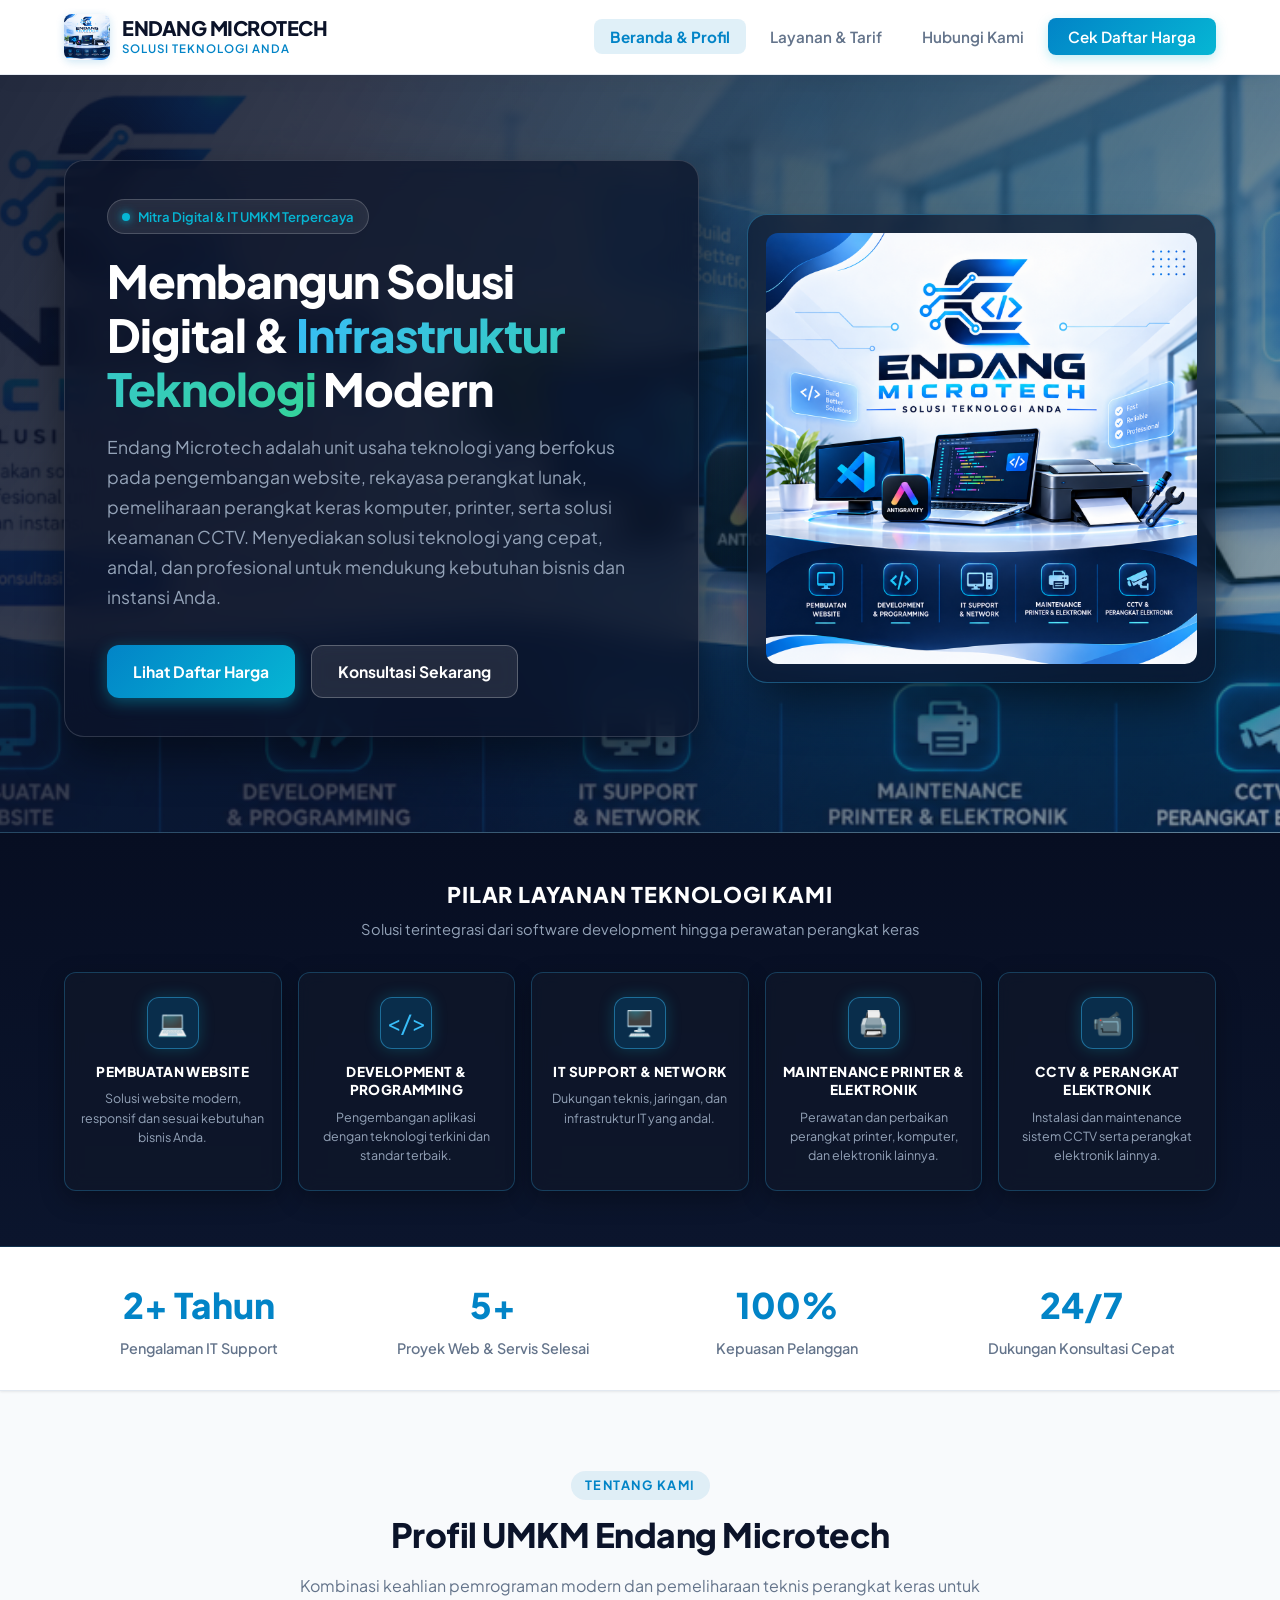
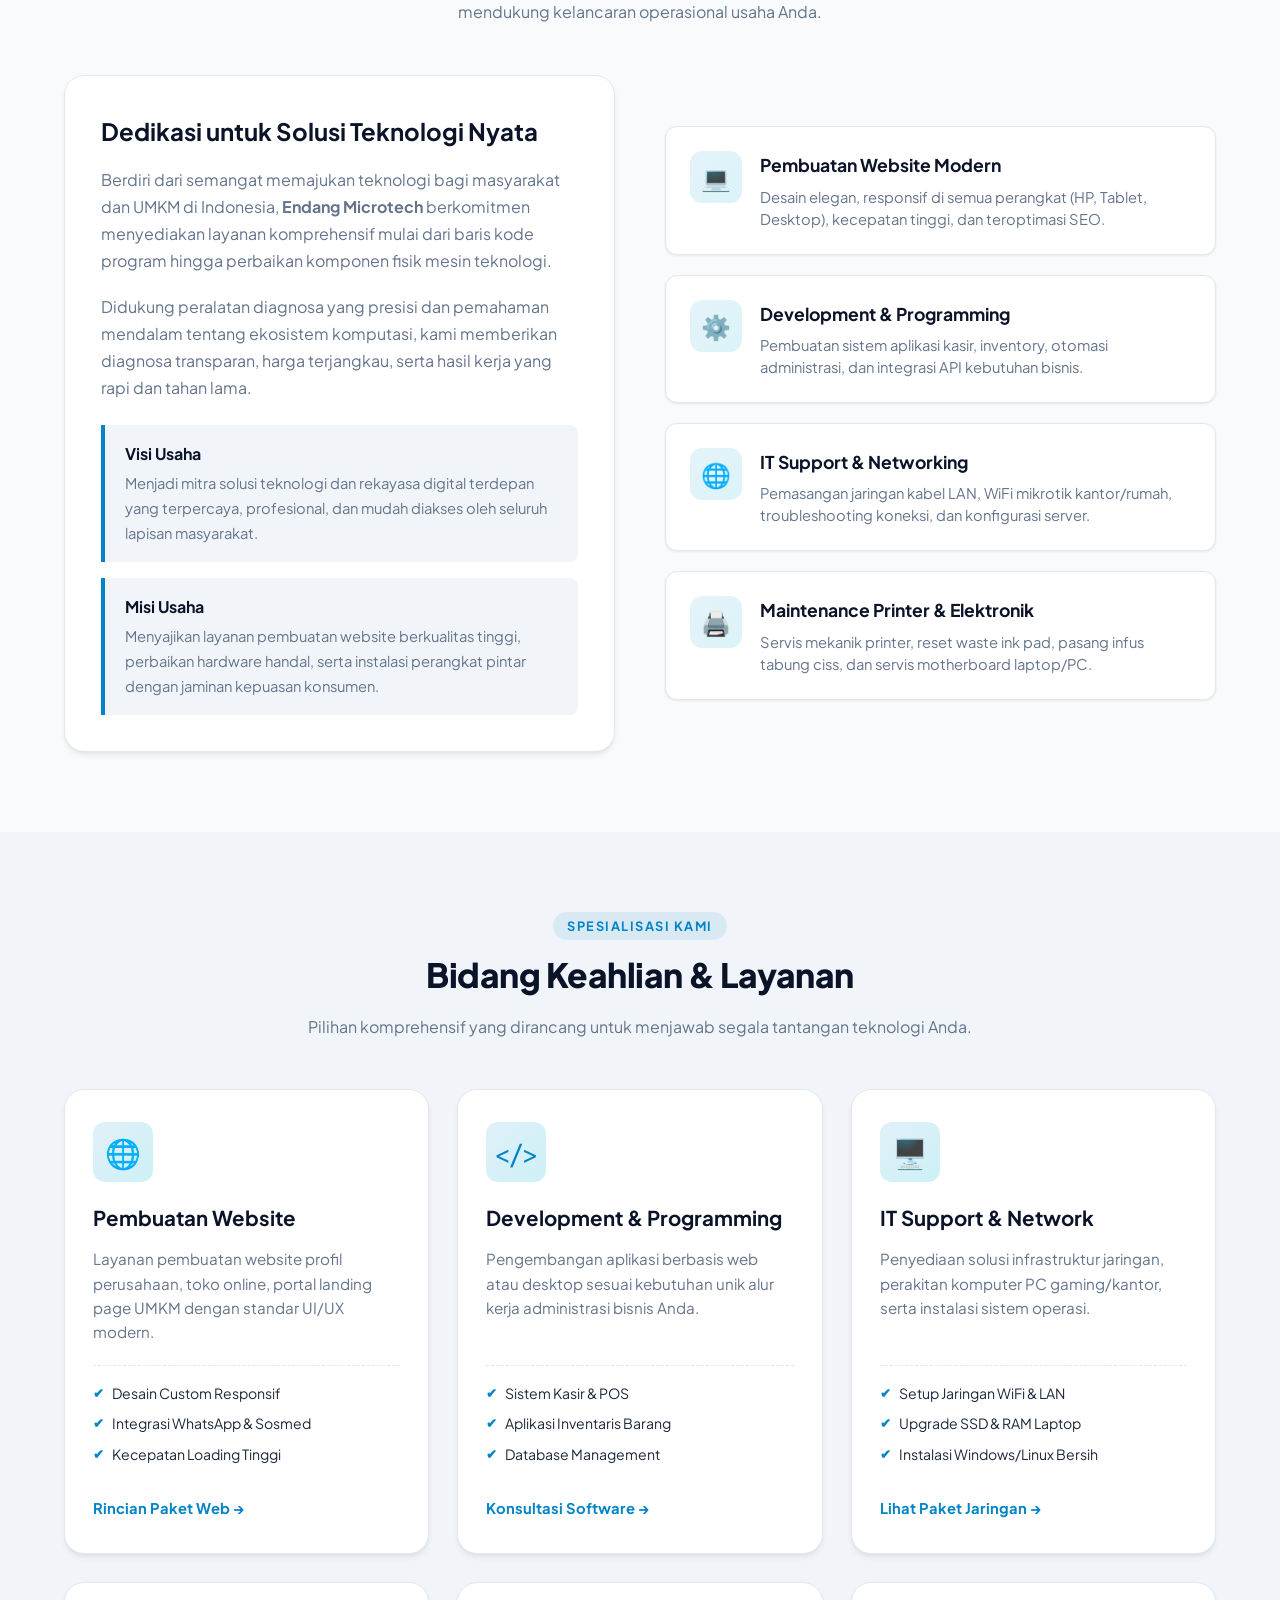
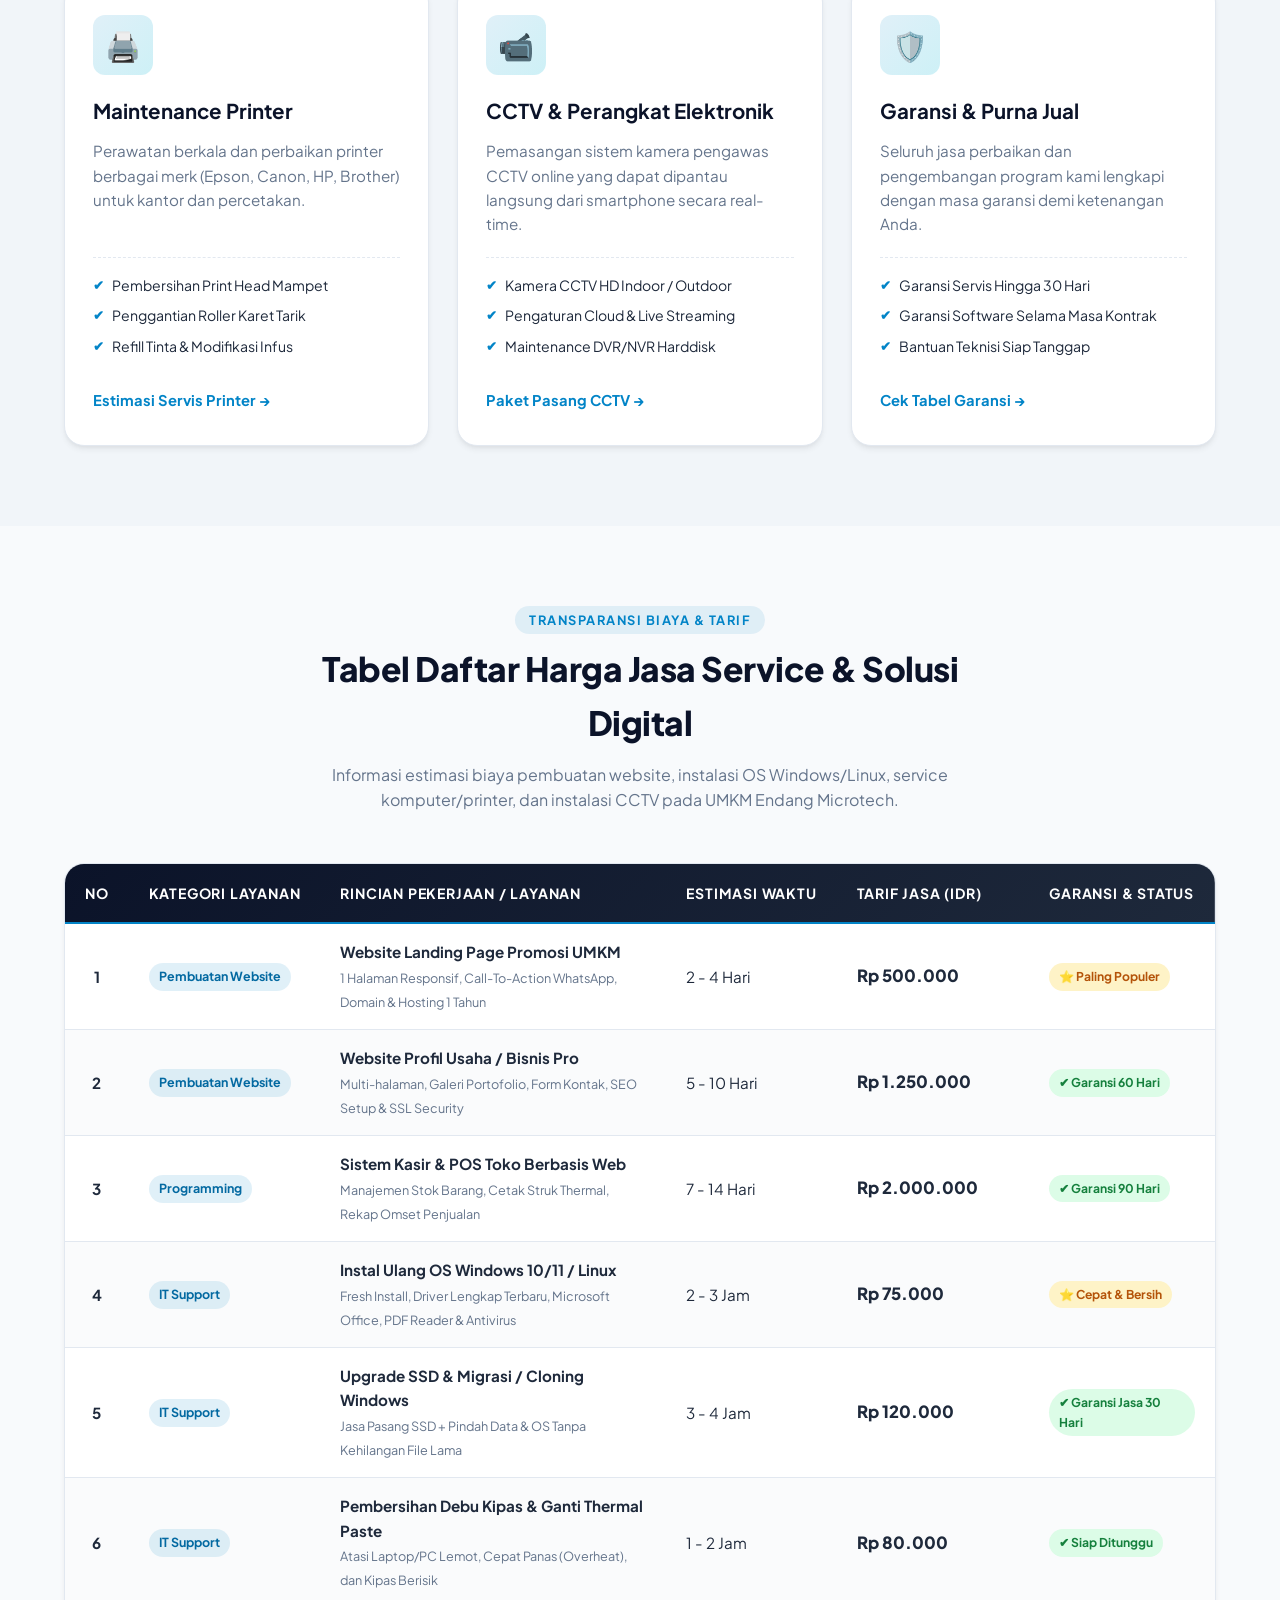
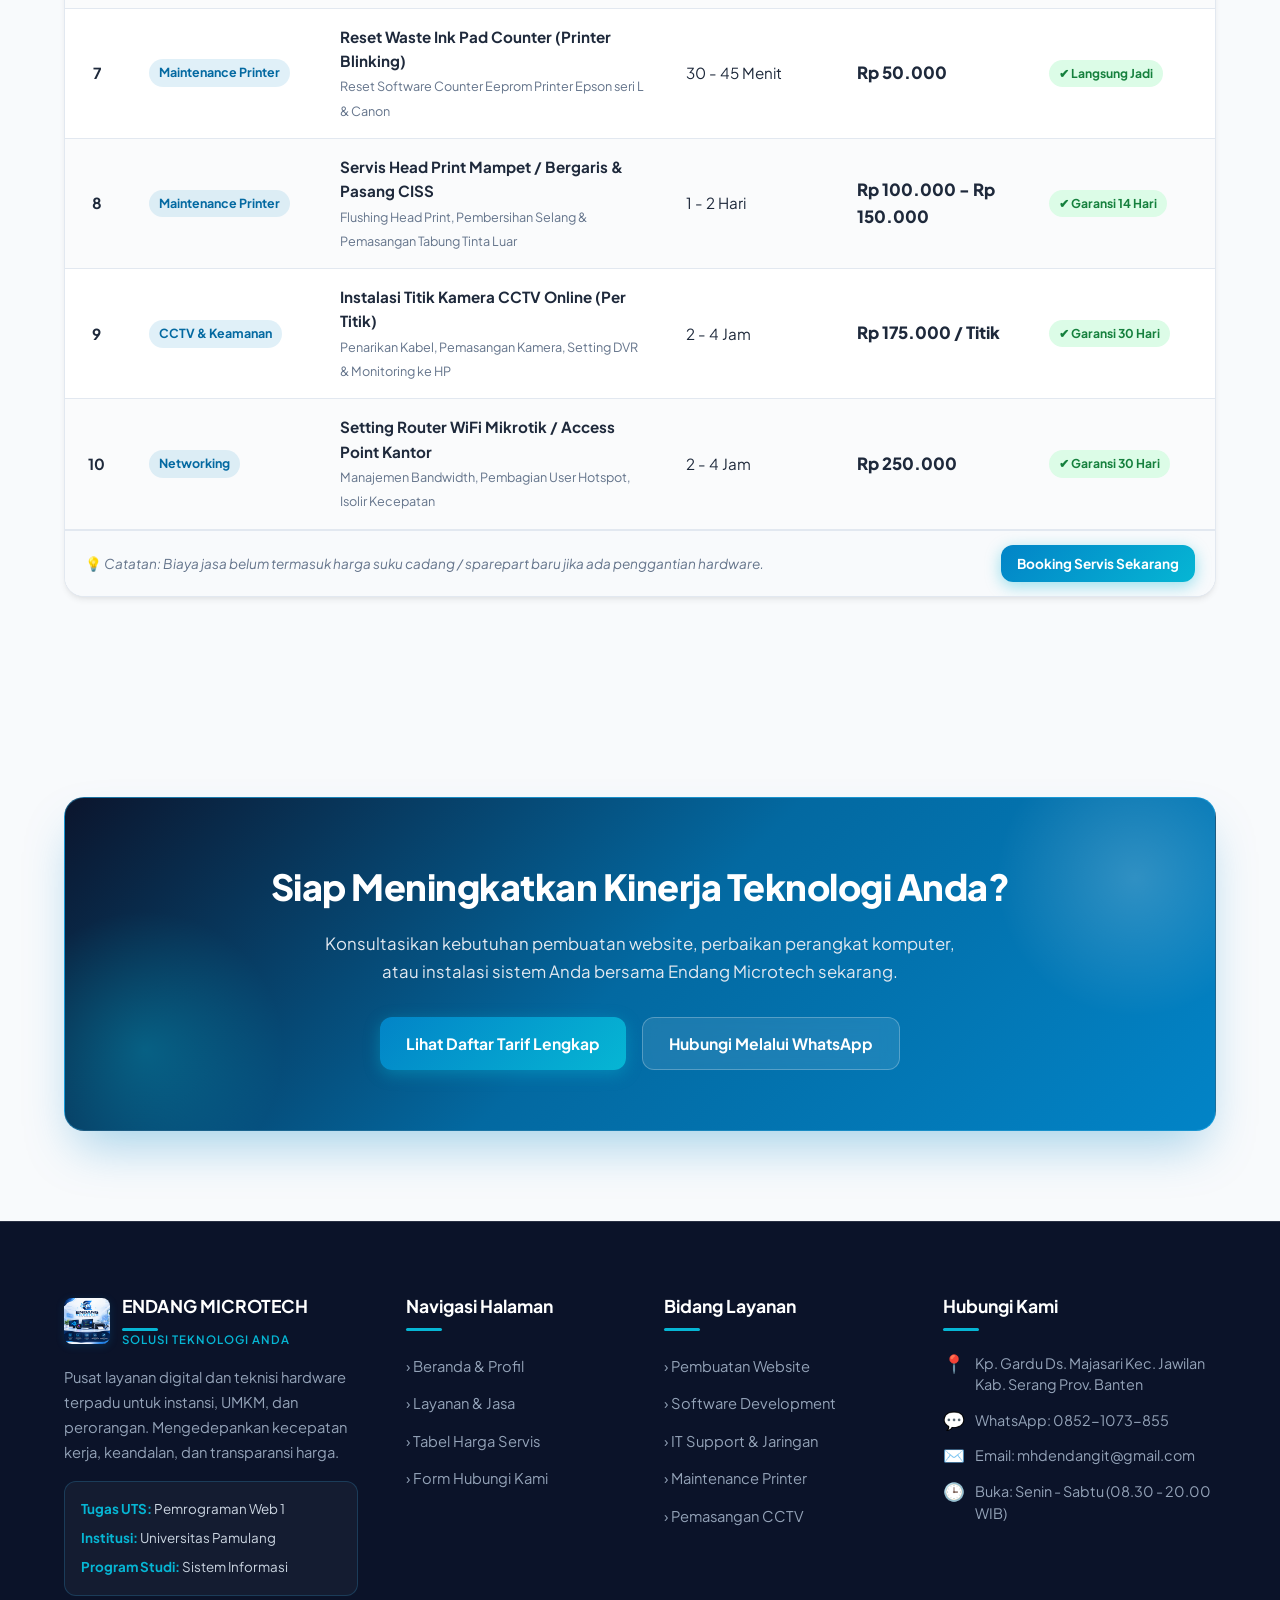
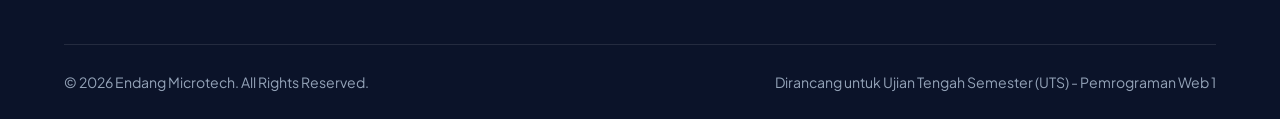
==== index.html @ 729a9705 "Initial commit: Website Profil UMKM Endang Microtech (UTS Pemrograman Web 1)" ====
<!DOCTYPE html>
<html lang="id">

<head>
  <meta charset="UTF-8">
  <meta name="viewport" content="width=device-width, initial-scale=1.0">
  <meta name="description"
    content="Profil Resmi Endang Microtech - Solusi Teknologi Anda. Melayani Pembuatan Website, Software Development, IT Support, Maintenance Printer, dan Instalasi CCTV.">
  <title>Endang Microtech - Solusi Teknologi Anda | Profil UMKM</title>

  <!-- Google Fonts: Plus Jakarta Sans -->
  <link rel="preconnect" href="https://fonts.googleapis.com">
  <link rel="preconnect" href="https://fonts.gstatic.com" crossorigin>
  <link href="https://fonts.googleapis.com/css2?family=Plus+Jakarta+Sans:wght@400;500;600;700;800&display=swap"
    rel="stylesheet">

  <!-- Stylesheet Utama -->
  <link rel="stylesheet" href="style.css">
</head>

<body>

  <!-- HEADER & NAVIGASI (SEMANTIK) -->
  <header class="site-header">
    <div class="container">
      <div class="header-inner">
        <!-- Logo & Nama Brand -->
        <a href="index.html" class="brand-logo" title="Beranda Endang Microtech">
          <img src="Logo Endang Microtech.png" alt="Logo Endang Microtech">
          <div class="brand-text">
            <h1>ENDANG MICROTECH</h1>
            <span>SOLUSI TEKNOLOGI ANDA</span>
          </div>
        </a>

        <!-- Menu Navigasi dengan Tag <nav> dan <a> -->
        <nav class="main-nav" aria-label="Navigasi Utama">
          <ul>
            <li><a href="index.html" class="active">Beranda & Profil</a></li>
            <li><a href="layanan.html">Layanan & Tarif</a></li>
            <li><a href="kontak.html">Hubungi Kami</a></li>
            <li><a href="#tabel-harga" class="btn-nav-cta">Cek Daftar Harga</a></li>
          </ul>
        </nav>
      </div>
    </div>
  </header>

  <!-- KONTEN UTAMA DENGAN TAG <main> -->
  <main>
    <!-- HERO SECTION: PROFILE HIGHLIGHT & GAMBAR LATAR BELAKANG -->
    <section class="hero-section">
      <div class="container">
        <div class="hero-grid">
          <!-- Kolom Teks Pengantar -->
          <div class="hero-content">
            <div class="hero-badge">
              <span class="pulse-dot"></span> Mitra Digital &amp; IT UMKM Terpercaya
            </div>
            <h2 class="hero-title">
              Membangun Solusi Digital &amp; <span class="gradient-text">Infrastruktur Teknologi</span> Modern
            </h2>
            <p class="hero-subtitle">
              Endang Microtech adalah unit usaha teknologi yang berfokus pada pengembangan website,
              rekayasa perangkat lunak, pemeliharaan perangkat keras komputer, printer, serta solusi keamanan CCTV.
              Menyediakan solusi teknologi yang cepat, andal, dan profesional untuk mendukung kebutuhan bisnis dan
              instansi Anda.
            </p>
            <div class="hero-actions">
              <a href="#tabel-harga" class="btn btn-primary">Lihat Daftar Harga</a>
              <a href="kontak.html" class="btn btn-secondary">Konsultasi Sekarang</a>
            </div>
          </div>

          <!-- Kolom Visual Kanan: Logo Resmi -->
          <div class="hero-visual">
            <div class="hero-card-img">
              <img src="Logo Endang Microtech.png" alt="Logo Resmi Endang Microtech">
            </div>
          </div>
        </div>
      </div>
    </section>

    <!-- 5 PILAR LAYANAN UNGGULAN (SESUAI DENGAN BANNER ENDANG MICROTECH) -->
    <section class="banner-services-strip">
      <div class="container">
        <div class="banner-services-header">
          <h3>PILAR LAYANAN TEKNOLOGI KAMI</h3>
          <p>Solusi terintegrasi dari software development hingga perawatan perangkat keras</p>
        </div>
        <div class="banner-services-grid">
          <div class="banner-service-card">
            <div class="service-icon-box">💻</div>
            <h4>PEMBUATAN WEBSITE</h4>
            <p>Solusi website modern, responsif dan sesuai kebutuhan bisnis Anda.</p>
          </div>
          <div class="banner-service-card">
            <div class="service-icon-box">&lt;/&gt;</div>
            <h4>DEVELOPMENT &amp; PROGRAMMING</h4>
            <p>Pengembangan aplikasi dengan teknologi terkini dan standar terbaik.</p>
          </div>
          <div class="banner-service-card">
            <div class="service-icon-box">🖥️</div>
            <h4>IT SUPPORT &amp; NETWORK</h4>
            <p>Dukungan teknis, jaringan, dan infrastruktur IT yang andal.</p>
          </div>
          <div class="banner-service-card">
            <div class="service-icon-box">🖨️</div>
            <h4>MAINTENANCE PRINTER &amp; ELEKTRONIK</h4>
            <p>Perawatan dan perbaikan perangkat printer, komputer, dan elektronik lainnya.</p>
          </div>
          <div class="banner-service-card">
            <div class="service-icon-box">📹</div>
            <h4>CCTV &amp; PERANGKAT ELEKTRONIK</h4>
            <p>Instalasi dan maintenance sistem CCTV serta perangkat elektronik lainnya.</p>
          </div>
        </div>
      </div>
    </section>

    <!-- STATISTIK RINGKAS -->
    <section class="stats-strip">
      <div class="container">
        <div class="stats-grid">
          <div class="stat-item">
            <h3>2+ Tahun</h3>
            <p>Pengalaman IT Support</p>
          </div>
          <div class="stat-item">
            <h3>5+</h3>
            <p>Proyek Web &amp; Servis Selesai</p>
          </div>
          <div class="stat-item">
            <h3>100%</h3>
            <p>Kepuasan Pelanggan</p>
          </div>
          <div class="stat-item">
            <h3>24/7</h3>
            <p>Dukungan Konsultasi Cepat</p>
          </div>
        </div>
      </div>
    </section>

    <!-- PROFIL PERUSAHAAN (KOMBINASI TEKS DAN DETAIL USAHA) -->
    <section class="page-section">
      <div class="container">
        <div class="section-header">
          <span class="section-tag">Tentang Kami</span>
          <h2 class="section-title">Profil UMKM Endang Microtech</h2>
          <p class="section-desc">
            Kombinasi keahlian pemrograman modern dan pemeliharaan teknis perangkat keras untuk mendukung kelancaran
            operasional usaha Anda.
          </p>
        </div>

        <div class="profile-grid">
          <!-- Narasi Profil & Visi Misi -->
          <article class="profile-card">
            <h3>Dedikasi untuk Solusi Teknologi Nyata</h3>
            <p>
              Berdiri dari semangat memajukan teknologi bagi masyarakat dan UMKM di Indonesia,
              <strong>Endang Microtech</strong> berkomitmen menyediakan layanan komprehensif
              mulai dari baris kode program hingga perbaikan komponen fisik mesin teknologi.
            </p>
            <p>
              Didukung peralatan diagnosa yang presisi dan pemahaman mendalam tentang ekosistem komputasi,
              kami memberikan diagnosa transparan, harga terjangkau, serta hasil kerja yang rapi dan tahan lama.
            </p>

            <div class="vision-mission">
              <div class="vm-box">
                <h4>Visi Usaha</h4>
                <p>Menjadi mitra solusi teknologi dan rekayasa digital terdepan yang terpercaya, profesional, dan mudah
                  diakses oleh seluruh lapisan masyarakat.</p>
              </div>
              <div class="vm-box">
                <h4>Misi Usaha</h4>
                <p>Menyajikan layanan pembuatan website berkualitas tinggi, perbaikan hardware handal, serta instalasi
                  perangkat pintar dengan jaminan kepuasan konsumen.</p>
              </div>
            </div>
          </article>

          <!-- Fitur Keunggulan -->
          <div class="features-grid">
            <div class="feature-box">
              <div class="feature-icon">💻</div>
              <div class="feature-info">
                <h4>Pembuatan Website Modern</h4>
                <p>Desain elegan, responsif di semua perangkat (HP, Tablet, Desktop), kecepatan tinggi, dan teroptimasi
                  SEO.</p>
              </div>
            </div>

            <div class="feature-box">
              <div class="feature-icon">⚙️</div>
              <div class="feature-info">
                <h4>Development &amp; Programming</h4>
                <p>Pembuatan sistem aplikasi kasir, inventory, otomasi administrasi, dan integrasi API kebutuhan bisnis.
                </p>
              </div>
            </div>

            <div class="feature-box">
              <div class="feature-icon">🌐</div>
              <div class="feature-info">
                <h4>IT Support &amp; Networking</h4>
                <p>Pemasangan jaringan kabel LAN, WiFi mikrotik kantor/rumah, troubleshooting koneksi, dan konfigurasi
                  server.</p>
              </div>
            </div>

            <div class="feature-box">
              <div class="feature-icon">🖨️</div>
              <div class="feature-info">
                <h4>Maintenance Printer &amp; Elektronik</h4>
                <p>Servis mekanik printer, reset waste ink pad, pasang infus tabung ciss, dan servis motherboard
                  laptop/PC.</p>
              </div>
            </div>
          </div>
        </div>
      </div>
    </section>

    <!-- 5 PILAR LAYANAN UTAMA -->
    <section class="page-section bg-alt">
      <div class="container">
        <div class="section-header">
          <span class="section-tag">Spesialisasi Kami</span>
          <h2 class="section-title">Bidang Keahlian &amp; Layanan</h2>
          <p class="section-desc">Pilihan komprehensif yang dirancang untuk menjawab segala tantangan teknologi Anda.
          </p>
        </div>

        <div class="services-grid">
          <!-- Layanan 1 -->
          <div class="service-card">
            <div class="service-icon-wrap">🌐</div>
            <h3>Pembuatan Website</h3>
            <p>Layanan pembuatan website profil perusahaan, toko online, portal landing page UMKM dengan standar UI/UX
              modern.</p>
            <ul class="service-list">
              <li>Desain Custom Responsif</li>
              <li>Integrasi WhatsApp &amp; Sosmed</li>
              <li>Kecepatan Loading Tinggi</li>
            </ul>
            <a href="layanan.html" class="service-link">Rincian Paket Web &rarr;</a>
          </div>

          <!-- Layanan 2 -->
          <div class="service-card">
            <div class="service-icon-wrap">&lt;/&gt;</div>
            <h3>Development &amp; Programming</h3>
            <p>Pengembangan aplikasi berbasis web atau desktop sesuai kebutuhan unik alur kerja administrasi bisnis
              Anda.</p>
            <ul class="service-list">
              <li>Sistem Kasir &amp; POS</li>
              <li>Aplikasi Inventaris Barang</li>
              <li>Database Management</li>
            </ul>
            <a href="layanan.html" class="service-link">Konsultasi Software &rarr;</a>
          </div>

          <!-- Layanan 3 -->
          <div class="service-card">
            <div class="service-icon-wrap">🖥️</div>
            <h3>IT Support &amp; Network</h3>
            <p>Penyediaan solusi infrastruktur jaringan, perakitan komputer PC gaming/kantor, serta instalasi sistem
              operasi.</p>
            <ul class="service-list">
              <li>Setup Jaringan WiFi &amp; LAN</li>
              <li>Upgrade SSD &amp; RAM Laptop</li>
              <li>Instalasi Windows/Linux Bersih</li>
            </ul>
            <a href="layanan.html" class="service-link">Lihat Paket Jaringan &rarr;</a>
          </div>

          <!-- Layanan 4 -->
          <div class="service-card">
            <div class="service-icon-wrap">🖨️</div>
            <h3>Maintenance Printer</h3>
            <p>Perawatan berkala dan perbaikan printer berbagai merk (Epson, Canon, HP, Brother) untuk kantor dan
              percetakan.</p>
            <ul class="service-list">
              <li>Pembersihan Print Head Mampet</li>
              <li>Penggantian Roller Karet Tarik</li>
              <li>Refill Tinta &amp; Modifikasi Infus</li>
            </ul>
            <a href="layanan.html" class="service-link">Estimasi Servis Printer &rarr;</a>
          </div>

          <!-- Layanan 5 -->
          <div class="service-card">
            <div class="service-icon-wrap">📹</div>
            <h3>CCTV &amp; Perangkat Elektronik</h3>
            <p>Pemasangan sistem kamera pengawas CCTV online yang dapat dipantau langsung dari smartphone secara
              real-time.</p>
            <ul class="service-list">
              <li>Kamera CCTV HD Indoor / Outdoor</li>
              <li>Pengaturan Cloud &amp; Live Streaming</li>
              <li>Maintenance DVR/NVR Harddisk</li>
            </ul>
            <a href="layanan.html" class="service-link">Paket Pasang CCTV &rarr;</a>
          </div>

          <!-- Layanan 6 -->
          <div class="service-card">
            <div class="service-icon-wrap">🛡️</div>
            <h3>Garansi &amp; Purna Jual</h3>
            <p>Seluruh jasa perbaikan dan pengembangan program kami lengkapi dengan masa garansi demi ketenangan Anda.
            </p>
            <ul class="service-list">
              <li>Garansi Servis Hingga 30 Hari</li>
              <li>Garansi Software Selama Masa Kontrak</li>
              <li>Bantuan Teknisi Siap Tanggap</li>
            </ul>
            <a href="layanan.html#tabel-harga" class="service-link">Cek Tabel Garansi &rarr;</a>
          </div>
        </div>
      </div>
    </section>

    <!-- TABEL HARGA SERVICE, PEMBUATAN WEBSITE, INSTALASI WINDOWS DLL (KETENTUAN NO. 2) -->
    <section id="tabel-harga" class="page-section">
      <div class="container">
        <div class="section-header">
          <span class="section-tag">Transparansi Biaya &amp; Tarif</span>
          <h2 class="section-title">Tabel Daftar Harga Jasa Service &amp; Solusi Digital</h2>
          <p class="section-desc">
            Informasi estimasi biaya pembuatan website, instalasi OS Windows/Linux, service komputer/printer, dan
            instalasi CCTV pada UMKM Endang Microtech.
          </p>
        </div>

        <!-- Wadah Tabel Responsif (CSS Styled Component) -->
        <div class="table-wrapper">
          <table class="tech-table">
            <thead>
              <tr>
                <th style="width: 50px; text-align: center;">No</th>
                <th>Kategori Layanan</th>
                <th>Rincian Pekerjaan / Layanan</th>
                <th>Estimasi Waktu</th>
                <th>Tarif Jasa (IDR)</th>
                <th>Garansi &amp; Status</th>
              </tr>
            </thead>
            <tbody>
              <!-- 1. Pembuatan Website UMKM -->
              <tr>
                <td style="text-align: center; font-weight: bold;">1</td>
                <td><span class="table-category-badge">Pembuatan Website</span></td>
                <td>
                  <strong>Website Landing Page Promosi UMKM</strong><br>
                  <small style="color: var(--text-muted);">1 Halaman Responsif, Call-To-Action WhatsApp, Domain &amp;
                    Hosting 1 Tahun</small>
                </td>
                <td>2 - 4 Hari</td>
                <td class="table-price">Rp 500.000</td>
                <td><span class="badge-status popular">⭐ Paling Populer</span></td>
              </tr>

              <!-- 2. Pembuatan Website Pro -->
              <tr>
                <td style="text-align: center; font-weight: bold;">2</td>
                <td><span class="table-category-badge">Pembuatan Website</span></td>
                <td>
                  <strong>Website Profil Usaha / Bisnis Pro</strong><br>
                  <small style="color: var(--text-muted);">Multi-halaman, Galeri Portofolio, Form Kontak, SEO Setup
                    &amp; SSL Security</small>
                </td>
                <td>5 - 10 Hari</td>
                <td class="table-price">Rp 1.250.000</td>
                <td><span class="badge-status guaranteed">✔ Garansi 60 Hari</span></td>
              </tr>

              <!-- 3. Development / Kasir -->
              <tr>
                <td style="text-align: center; font-weight: bold;">3</td>
                <td><span class="table-category-badge">Programming</span></td>
                <td>
                  <strong>Sistem Kasir &amp; POS Toko Berbasis Web</strong><br>
                  <small style="color: var(--text-muted);">Manajemen Stok Barang, Cetak Struk Thermal, Rekap Omset
                    Penjualan</small>
                </td>
                <td>7 - 14 Hari</td>
                <td class="table-price">Rp 2.000.000</td>
                <td><span class="badge-status guaranteed">✔ Garansi 90 Hari</span></td>
              </tr>

              <!-- 4. Instalasi Windows & Linux -->
              <tr>
                <td style="text-align: center; font-weight: bold;">4</td>
                <td><span class="table-category-badge">IT Support</span></td>
                <td>
                  <strong>Instal Ulang OS Windows 10/11 / Linux</strong><br>
                  <small style="color: var(--text-muted);">Fresh Install, Driver Lengkap Terbaru, Microsoft Office, PDF
                    Reader &amp; Antivirus</small>
                </td>
                <td>2 - 3 Jam</td>
                <td class="table-price">Rp 75.000</td>
                <td><span class="badge-status popular">⭐ Cepat &amp; Bersih</span></td>
              </tr>

              <!-- 5. Upgrade SSD -->
              <tr>
                <td style="text-align: center; font-weight: bold;">5</td>
                <td><span class="table-category-badge">IT Support</span></td>
                <td>
                  <strong>Upgrade SSD &amp; Migrasi / Cloning Windows</strong><br>
                  <small style="color: var(--text-muted);">Jasa Pasang SSD + Pindah Data &amp; OS Tanpa Kehilangan File
                    Lama</small>
                </td>
                <td>3 - 4 Jam</td>
                <td class="table-price">Rp 120.000</td>
                <td><span class="badge-status guaranteed">✔ Garansi Jasa 30 Hari</span></td>
              </tr>

              <!-- 6. Cleaning PC / Laptop -->
              <tr>
                <td style="text-align: center; font-weight: bold;">6</td>
                <td><span class="table-category-badge">IT Support</span></td>
                <td>
                  <strong>Pembersihan Debu Kipas &amp; Ganti Thermal Paste</strong><br>
                  <small style="color: var(--text-muted);">Atasi Laptop/PC Lemot, Cepat Panas (Overheat), dan Kipas
                    Berisik</small>
                </td>
                <td>1 - 2 Jam</td>
                <td class="table-price">Rp 80.000</td>
                <td><span class="badge-status guaranteed">✔ Siap Ditunggu</span></td>
              </tr>

              <!-- 7. Maintenance Printer Reset -->
              <tr>
                <td style="text-align: center; font-weight: bold;">7</td>
                <td><span class="table-category-badge">Maintenance Printer</span></td>
                <td>
                  <strong>Reset Waste Ink Pad Counter (Printer Blinking)</strong><br>
                  <small style="color: var(--text-muted);">Reset Software Counter Eeprom Printer Epson seri L &amp;
                    Canon</small>
                </td>
                <td>30 - 45 Menit</td>
                <td class="table-price">Rp 50.000</td>
                <td><span class="badge-status guaranteed">✔ Langsung Jadi</span></td>
              </tr>

              <!-- 8. Maintenance Printer Head -->
              <tr>
                <td style="text-align: center; font-weight: bold;">8</td>
                <td><span class="table-category-badge">Maintenance Printer</span></td>
                <td>
                  <strong>Servis Head Print Mampet / Bergaris &amp; Pasang CISS</strong><br>
                  <small style="color: var(--text-muted);">Flushing Head Print, Pembersihan Selang &amp; Pemasangan
                    Tabung Tinta Luar</small>
                </td>
                <td>1 - 2 Hari</td>
                <td class="table-price">Rp 100.000 - Rp 150.000</td>
                <td><span class="badge-status guaranteed">✔ Garansi 14 Hari</span></td>
              </tr>

              <!-- 9. Pasang CCTV -->
              <tr>
                <td style="text-align: center; font-weight: bold;">9</td>
                <td><span class="table-category-badge">CCTV &amp; Keamanan</span></td>
                <td>
                  <strong>Instalasi Titik Kamera CCTV Online (Per Titik)</strong><br>
                  <small style="color: var(--text-muted);">Penarikan Kabel, Pemasangan Kamera, Setting DVR &amp;
                    Monitoring ke HP</small>
                </td>
                <td>2 - 4 Jam</td>
                <td class="table-price">Rp 175.000 / Titik</td>
                <td><span class="badge-status guaranteed">✔ Garansi 30 Hari</span></td>
              </tr>

              <!-- 10. Jaringan & WiFi -->
              <tr>
                <td style="text-align: center; font-weight: bold;">10</td>
                <td><span class="table-category-badge">Networking</span></td>
                <td>
                  <strong>Setting Router WiFi Mikrotik / Access Point Kantor</strong><br>
                  <small style="color: var(--text-muted);">Manajemen Bandwidth, Pembagian User Hotspot, Isolir
                    Kecepatan</small>
                </td>
                <td>2 - 4 Jam</td>
                <td class="table-price">Rp 250.000</td>
                <td><span class="badge-status guaranteed">✔ Garansi 30 Hari</span></td>
              </tr>
            </tbody>
          </table>

          <div class="table-caption-note">
            <span>💡 <em>Catatan: Biaya jasa belum termasuk harga suku cadang / sparepart baru jika ada penggantian
                hardware.</em></span>
            <a href="kontak.html" class="btn btn-primary" style="padding: 8px 16px; font-size: 0.85rem;">Booking Servis
              Sekarang</a>
          </div>
        </div>
      </div>
    </section>

    <!-- CALL TO ACTION SECTION -->
    <section class="cta-section">
      <div class="container">
        <div class="cta-banner">
          <h2>Siap Meningkatkan Kinerja Teknologi Anda?</h2>
          <p>Konsultasikan kebutuhan pembuatan website, perbaikan perangkat komputer, atau instalasi sistem Anda bersama
            Endang Microtech sekarang.</p>
          <div class="hero-actions">
            <a href="#tabel-harga" class="btn btn-primary">Lihat Daftar Tarif Lengkap</a>
            <a href="https://wa.me/628521073855" target="_blank" rel="noopener noreferrer"
              class="btn btn-secondary">Hubungi Melalui WhatsApp</a>
          </div>
        </div>
      </div>
    </section>
  </main>

  <!-- FOOTER (SEMANTIK) -->
  <footer class="site-footer">
    <div class="container">
      <div class="footer-grid">
        <!-- Kolom 1: Profil Singkat -->
        <div class="footer-col">
          <div class="brand-logo" style="margin-bottom: 16px;">
            <img src="Logo Endang Microtech.png" alt="Endang Microtech Logo">
            <div class="brand-text">
              <h4 style="margin: 0; color: #fff;">ENDANG MICROTECH</h4>
              <span style="color: var(--accent-cyan);">SOLUSI TEKNOLOGI ANDA</span>
            </div>
          </div>
          <p>
            Pusat layanan digital dan teknisi hardware terpadu untuk instansi, UMKM, dan perorangan.
            Mengedepankan kecepatan kerja, keandalan, dan transparansi harga.
          </p>
          <div class="academic-badge">
            <p><strong>Tugas UTS:</strong> Pemrograman Web 1</p>
            <p><strong>Institusi:</strong> Universitas Pamulang</p>
            <p><strong>Program Studi:</strong> Sistem Informasi</p>
          </div>
        </div>

        <!-- Kolom 2: Navigasi Cepat -->
        <div class="footer-col">
          <h4>Navigasi Halaman</h4>
          <ul class="footer-links">
            <li><a href="index.html">&rsaquo; Beranda &amp; Profil</a></li>
            <li><a href="layanan.html">&rsaquo; Layanan &amp; Jasa</a></li>
            <li><a href="#tabel-harga">&rsaquo; Tabel Harga Servis</a></li>
            <li><a href="kontak.html">&rsaquo; Form Hubungi Kami</a></li>
          </ul>
        </div>

        <!-- Kolom 3: Layanan Kami -->
        <div class="footer-col">
          <h4>Bidang Layanan</h4>
          <ul class="footer-links">
            <li><a href="#tabel-harga">&rsaquo; Pembuatan Website</a></li>
            <li><a href="#tabel-harga">&rsaquo; Software Development</a></li>
            <li><a href="#tabel-harga">&rsaquo; IT Support &amp; Jaringan</a></li>
            <li><a href="#tabel-harga">&rsaquo; Maintenance Printer</a></li>
            <li><a href="#tabel-harga">&rsaquo; Pemasangan CCTV</a></li>
          </ul>
        </div>

        <!-- Kolom 4: Info Kontak Singkat -->
        <div class="footer-col">
          <h4>Hubungi Kami</h4>
          <ul class="footer-contact-list">
            <li><span class="f-icon">📍</span> <span>Kp. Gardu Ds. Majasari Kec. Jawilan Kab. Serang Prov. Banten</span>
            </li>
            <li><span class="f-icon">💬</span> <span>WhatsApp: <a href="https://wa.me/628521073855" target="_blank"
                  rel="noopener noreferrer">0852-1073-855</a></span></li>
            <li><span class="f-icon">✉️</span> <span>Email: <a
                  href="mailto:mhdendangit@gmail.com">mhdendangit@gmail.com</a></span></li>
            <li><span class="f-icon">🕒</span> <span>Buka: Senin - Sabtu (08.30 - 20.00 WIB)</span></li>
          </ul>
        </div>
      </div>

      <!-- Bagian Bawah Hak Cipta -->
      <div class="footer-bottom">
        <p>&copy; 2026 Endang Microtech. All Rights Reserved.</p>
        <p>Dirancang untuk Ujian Tengah Semester (UTS) - Pemrograman Web 1</p>
      </div>
    </div>
  </footer>

</body>

</html>
---- style.css ----
/* ==========================================================================
   Project: Website Profil UMKM Endang Microtech
   Mata Kuliah: Pemrograman Web 1 - UTS
   Universitas Pamulang
   Author: Muhamad Endang
   Description: Modern, responsive stylesheet utilizing CSS Custom Properties,
                Flexbox, CSS Grid, and semantic component styling.
   ========================================================================== */

/* --- 1. CSS VARIABLES & DESIGN TOKENS --- */
:root {
  --primary-color: #0284c7;        /* Electric tech blue */
  --primary-dark: #0369a1;
  --primary-light: #38bdf8;
  --accent-cyan: #06b6d4;
  --accent-glow: rgba(6, 182, 212, 0.25);
  --dark-navy: #0b1329;          /* Deep high-tech background */
  --dark-slate: #1e293b;
  --text-main: #1e293b;
  --text-muted: #64748b;
  --text-light: #94a3b8;
  --bg-body: #f8fafc;
  --bg-card: #ffffff;
  --bg-card-alt: #f1f5f9;
  --border-color: #e2e8f0;
  --border-focus: #38bdf8;
  --success: #10b981;
  --warning: #f59e0b;
  --font-sans: 'Plus Jakarta Sans', 'Segoe UI', -apple-system, BlinkMacSystemFont, Roboto, sans-serif;
  --radius-sm: 8px;
  --radius-md: 12px;
  --radius-lg: 20px;
  --radius-full: 9999px;
  --shadow-sm: 0 1px 3px rgba(0, 0, 0, 0.05), 0 1px 2px rgba(0, 0, 0, 0.03);
  --shadow-md: 0 4px 6px -1px rgba(0, 0, 0, 0.07), 0 2px 4px -2px rgba(0, 0, 0, 0.05);
  --shadow-lg: 0 10px 25px -3px rgba(2, 132, 199, 0.12), 0 4px 6px -4px rgba(0, 0, 0, 0.05);
  --shadow-hover: 0 20px 30px -5px rgba(2, 132, 199, 0.2);
  --transition: all 0.3s cubic-bezier(0.4, 0, 0.2, 1);
}

/* --- 2. GLOBAL RESET & BASE STYLES --- */
* {
  margin: 0;
  padding: 0;
  box-sizing: border-box;
}

html {
  scroll-behavior: smooth;
  font-size: 16px;
}

body {
  font-family: var(--font-sans);
  background-color: var(--bg-body);
  color: var(--text-main);
  line-height: 1.6;
  min-height: 100vh;
  display: flex;
  flex-direction: column;
}

img {
  max-width: 100%;
  height: auto;
  display: block;
}

a {
  text-decoration: none;
  color: inherit;
  transition: var(--transition);
}

ul {
  list-style: none;
}

.container {
  width: 100%;
  max-width: 1200px;
  margin: 0 auto;
  padding: 0 24px;
}

/* --- 3. HEADER & NAVIGATION (SEMANTICS) --- */
header.site-header {
  position: sticky;
  top: 0;
  z-index: 1000;
  background: rgba(255, 255, 255, 0.92);
  backdrop-filter: blur(12px);
  -webkit-backdrop-filter: blur(12px);
  border-bottom: 1px solid rgba(226, 232, 240, 0.8);
  box-shadow: 0 4px 20px rgba(0, 0, 0, 0.04);
}

.header-inner {
  display: flex;
  align-items: center;
  justify-content: space-between;
  padding: 14px 0;
}

.brand-logo {
  display: flex;
  align-items: center;
  gap: 12px;
}

.brand-logo img {
  width: 46px;
  height: 46px;
  object-fit: cover;
  border-radius: var(--radius-sm);
  box-shadow: 0 2px 8px rgba(2, 132, 199, 0.2);
}

.brand-text h1 {
  font-size: 1.25rem;
  font-weight: 800;
  color: var(--dark-navy);
  letter-spacing: -0.5px;
  line-height: 1.2;
}

.brand-text span {
  display: block;
  font-size: 0.72rem;
  font-weight: 600;
  text-transform: uppercase;
  color: var(--primary-color);
  letter-spacing: 1px;
}

nav.main-nav ul {
  display: flex;
  align-items: center;
  gap: 8px;
}

nav.main-nav a {
  padding: 8px 16px;
  font-size: 0.95rem;
  font-weight: 600;
  color: var(--text-muted);
  border-radius: var(--radius-sm);
  position: relative;
}

nav.main-nav a:hover {
  color: var(--primary-color);
  background-color: rgba(2, 132, 199, 0.08);
}

nav.main-nav a.active {
  color: var(--primary-color);
  background-color: rgba(2, 132, 199, 0.12);
  font-weight: 700;
}

nav.main-nav a.btn-nav-cta {
  background: linear-gradient(135deg, var(--primary-color), var(--accent-cyan));
  color: #ffffff;
  padding: 9px 20px;
  box-shadow: 0 4px 12px var(--accent-glow);
}

nav.main-nav a.btn-nav-cta:hover {
  transform: translateY(-2px);
  box-shadow: 0 6px 18px rgba(6, 182, 212, 0.35);
  color: #ffffff;
}

/* Mobile Nav Toggle */
.menu-toggle {
  display: none;
  background: none;
  border: none;
  font-size: 1.5rem;
  cursor: pointer;
  color: var(--dark-slate);
}

/* --- 4. HERO SECTION --- */
.hero-section {
  position: relative;
  overflow: hidden;
  padding: 85px 0 95px;
  background: 
    linear-gradient(120deg, rgba(11, 19, 41, 0.90) 0%, rgba(11, 19, 41, 0.74) 48%, rgba(11, 19, 41, 0.40) 100%),
    url('banner-hero.png') center center / cover no-repeat;
  color: #ffffff;
  border-bottom: 1px solid rgba(56, 189, 248, 0.2);
}

.hero-section::before {
  content: "";
  position: absolute;
  inset: 0;
  background: radial-gradient(circle at 85% 35%, rgba(6, 182, 212, 0.18) 0%, transparent 65%);
  pointer-events: none;
}

.hero-grid {
  display: grid;
  grid-template-columns: 1.15fr 0.85fr;
  align-items: center;
  gap: 48px;
}

.hero-content {
  background: rgba(11, 19, 41, 0.75);
  padding: 38px 42px;
  border-radius: var(--radius-lg);
  border: 1px solid rgba(255, 255, 255, 0.15);
  backdrop-filter: blur(14px);
  -webkit-backdrop-filter: blur(14px);
  box-shadow: 0 20px 45px rgba(0, 0, 0, 0.45);
}

.hero-badge {
  display: inline-flex;
  align-items: center;
  gap: 8px;
  padding: 6px 14px;
  background: rgba(255, 255, 255, 0.1);
  border: 1px solid rgba(255, 255, 255, 0.18);
  border-radius: var(--radius-full);
  font-size: 0.82rem;
  font-weight: 600;
  color: var(--accent-cyan);
  margin-bottom: 20px;
  backdrop-filter: blur(8px);
}

.hero-badge .pulse-dot {
  width: 8px;
  height: 8px;
  background-color: var(--accent-cyan);
  border-radius: 50%;
  box-shadow: 0 0 10px var(--accent-cyan);
  animation: pulse 2s infinite;
}

@keyframes pulse {
  0% { transform: scale(0.95); opacity: 0.8; }
  50% { transform: scale(1.3); opacity: 1; }
  100% { transform: scale(0.95); opacity: 0.8; }
}

.hero-title {
  font-size: 2.85rem;
  font-weight: 800;
  line-height: 1.18;
  margin-bottom: 18px;
  letter-spacing: -1px;
}

.hero-title .gradient-text {
  background: linear-gradient(135deg, #38bdf8 0%, #34d399 100%);
  -webkit-background-clip: text;
  -webkit-text-fill-color: transparent;
}

.hero-subtitle {
  font-size: 1.1rem;
  color: var(--text-light);
  line-height: 1.7;
  margin-bottom: 32px;
}

.hero-actions {
  display: flex;
  gap: 16px;
  flex-wrap: wrap;
}

.btn {
  display: inline-flex;
  align-items: center;
  justify-content: center;
  gap: 8px;
  padding: 13px 26px;
  font-size: 0.98rem;
  font-weight: 700;
  border-radius: var(--radius-md);
  cursor: pointer;
  border: none;
  transition: var(--transition);
}

.btn-primary {
  background: linear-gradient(135deg, var(--primary-color), var(--accent-cyan));
  color: #ffffff;
  box-shadow: 0 4px 16px rgba(6, 182, 212, 0.4);
}

.btn-primary:hover {
  transform: translateY(-3px);
  box-shadow: 0 8px 24px rgba(6, 182, 212, 0.5);
  color: #ffffff;
}

.btn-secondary {
  background: rgba(255, 255, 255, 0.1);
  color: #ffffff;
  border: 1px solid rgba(255, 255, 255, 0.25);
  backdrop-filter: blur(8px);
}

.btn-secondary:hover {
  background: rgba(255, 255, 255, 0.2);
  transform: translateY(-3px);
  color: #ffffff;
}

.hero-visual {
  position: relative;
  text-align: center;
}

.hero-card-img {
  position: relative;
  background: rgba(11, 19, 41, 0.65);
  padding: 18px;
  border-radius: var(--radius-lg);
  border: 1px solid rgba(56, 189, 248, 0.35);
  box-shadow: 0 25px 50px -12px rgba(0, 0, 0, 0.6);
  backdrop-filter: blur(14px);
  -webkit-backdrop-filter: blur(14px);
  transition: var(--transition);
}

.hero-card-img:hover {
  transform: scale(1.02);
  border-color: var(--accent-cyan);
  box-shadow: 0 30px 60px -12px rgba(6, 182, 212, 0.3);
}

.hero-card-img img {
  border-radius: var(--radius-md);
  width: 100%;
}

.floating-pill {
  position: absolute;
  padding: 10px 16px;
  background: rgba(15, 23, 42, 0.90);
  border: 1px solid rgba(56, 189, 248, 0.45);
  border-radius: var(--radius-full);
  display: flex;
  align-items: center;
  gap: 10px;
  font-size: 0.85rem;
  font-weight: 600;
  color: #ffffff;
  box-shadow: 0 10px 25px rgba(0, 0, 0, 0.4);
  backdrop-filter: blur(12px);
  -webkit-backdrop-filter: blur(12px);
}

.floating-pill.top-right {
  top: -15px;
  right: -15px;
}

.floating-pill.bottom-left {
  bottom: -15px;
  left: -15px;
}

/* --- 4.1 BANNER SERVICES STRIP (5 PILAR LAYANAN DARI BANNER) --- */
.banner-services-strip {
  background: linear-gradient(180deg, #070e22 0%, #0b152d 100%);
  padding: 45px 0 55px;
  border-bottom: 1px solid rgba(56, 189, 248, 0.2);
  color: #ffffff;
  position: relative;
}

.banner-services-header {
  text-align: center;
  margin-bottom: 30px;
}

.banner-services-header h3 {
  font-size: 1.35rem;
  font-weight: 800;
  letter-spacing: 0.8px;
  color: #ffffff;
  margin-bottom: 6px;
}

.banner-services-header p {
  color: var(--text-light);
  font-size: 0.92rem;
}

.banner-services-grid {
  display: grid;
  grid-template-columns: repeat(5, 1fr);
  gap: 16px;
}

.banner-service-card {
  background: rgba(15, 23, 42, 0.75);
  border: 1px solid rgba(56, 189, 248, 0.25);
  border-radius: var(--radius-md);
  padding: 24px 16px;
  text-align: center;
  transition: var(--transition);
  display: flex;
  flex-direction: column;
  align-items: center;
  box-shadow: 0 8px 24px rgba(0, 0, 0, 0.3);
  backdrop-filter: blur(8px);
  -webkit-backdrop-filter: blur(8px);
}

.banner-service-card:hover {
  transform: translateY(-6px);
  border-color: var(--accent-cyan);
  background: rgba(6, 182, 212, 0.12);
  box-shadow: 0 14px 30px rgba(6, 182, 212, 0.3);
}

.service-icon-box {
  width: 52px;
  height: 52px;
  border-radius: 12px;
  background: rgba(2, 132, 199, 0.22);
  border: 1px solid rgba(56, 189, 248, 0.45);
  display: flex;
  align-items: center;
  justify-content: center;
  font-size: 1.55rem;
  margin-bottom: 14px;
  color: var(--primary-light);
  box-shadow: 0 0 15px rgba(6, 182, 212, 0.25);
}

.banner-service-card h4 {
  font-size: 0.85rem;
  font-weight: 800;
  letter-spacing: 0.4px;
  margin-bottom: 8px;
  color: #ffffff;
  line-height: 1.35;
}

.banner-service-card p {
  font-size: 0.78rem;
  color: #94a3b8;
  line-height: 1.55;
}

@media (max-width: 1024px) {
  .banner-services-grid {
    grid-template-columns: repeat(3, 1fr);
  }
}

@media (max-width: 680px) {
  .banner-services-grid {
    grid-template-columns: 1fr;
  }
}

/* --- 5. STATS STRIP --- */
.stats-strip {
  background: #ffffff;
  border-bottom: 1px solid var(--border-color);
  padding: 30px 0;
  box-shadow: var(--shadow-sm);
}

.stats-grid {
  display: grid;
  grid-template-columns: repeat(4, 1fr);
  gap: 24px;
  text-align: center;
}

.stat-item h3 {
  font-size: 2.2rem;
  font-weight: 800;
  color: var(--primary-color);
  margin-bottom: 4px;
}

.stat-item p {
  font-size: 0.9rem;
  color: var(--text-muted);
  font-weight: 550;
}

/* --- 6. SECTION GENERAL STYLING --- */
section.page-section {
  padding: 80px 0;
}

section.bg-alt {
  background-color: var(--bg-card-alt);
}

.section-header {
  text-align: center;
  max-width: 680px;
  margin: 0 auto 50px;
}

.section-tag {
  display: inline-block;
  font-size: 0.8rem;
  font-weight: 700;
  text-transform: uppercase;
  color: var(--primary-color);
  letter-spacing: 1.5px;
  margin-bottom: 8px;
  background: rgba(2, 132, 199, 0.1);
  padding: 4px 14px;
  border-radius: var(--radius-full);
}

.section-title {
  font-size: 2.1rem;
  font-weight: 800;
  color: var(--dark-navy);
  letter-spacing: -0.5px;
  margin-bottom: 12px;
}

.section-desc {
  font-size: 1rem;
  color: var(--text-muted);
}

/* --- 7. ABOUT / PROFIL SECTION --- */
.profile-grid {
  display: grid;
  grid-template-columns: 1fr 1fr;
  gap: 50px;
  align-items: center;
}

.profile-card {
  background: var(--bg-card);
  padding: 36px;
  border-radius: var(--radius-lg);
  border: 1px solid var(--border-color);
  box-shadow: var(--shadow-md);
}

.profile-card h3 {
  font-size: 1.5rem;
  font-weight: 700;
  margin-bottom: 16px;
  color: var(--dark-navy);
}

.profile-card p {
  color: var(--text-muted);
  margin-bottom: 18px;
  line-height: 1.7;
}

.vision-mission {
  margin-top: 24px;
  display: flex;
  flex-direction: column;
  gap: 16px;
}

.vm-box {
  padding: 16px 20px;
  background: var(--bg-card-alt);
  border-left: 4px solid var(--primary-color);
  border-radius: 0 var(--radius-sm) var(--radius-sm) 0;
}

.vm-box h4 {
  font-size: 1rem;
  font-weight: 700;
  color: var(--dark-navy);
  margin-bottom: 4px;
}

.vm-box p {
  font-size: 0.92rem;
  margin-bottom: 0;
  color: var(--text-muted);
}

.features-grid {
  display: grid;
  grid-template-columns: 1fr;
  gap: 20px;
}

.feature-box {
  background: var(--bg-card);
  padding: 24px;
  border-radius: var(--radius-md);
  border: 1px solid var(--border-color);
  box-shadow: var(--shadow-sm);
  display: flex;
  align-items: flex-start;
  gap: 18px;
  transition: var(--transition);
}

.feature-box:hover {
  transform: translateY(-4px);
  border-color: var(--primary-light);
  box-shadow: var(--shadow-lg);
}

.feature-icon {
  width: 52px;
  height: 52px;
  flex-shrink: 0;
  border-radius: var(--radius-md);
  background: linear-gradient(135deg, rgba(2, 132, 199, 0.1), rgba(6, 182, 212, 0.15));
  color: var(--primary-color);
  display: flex;
  align-items: center;
  justify-content: center;
  font-size: 1.5rem;
  font-weight: bold;
}

.feature-info h4 {
  font-size: 1.1rem;
  font-weight: 700;
  color: var(--dark-navy);
  margin-bottom: 6px;
}

.feature-info p {
  font-size: 0.92rem;
  color: var(--text-muted);
  line-height: 1.5;
}

/* --- 8. SERVICES SECTION --- */
.services-grid {
  display: grid;
  grid-template-columns: repeat(auto-fit, minmax(320px, 1fr));
  gap: 28px;
}

.service-card {
  background: var(--bg-card);
  border-radius: var(--radius-lg);
  padding: 32px 28px;
  border: 1px solid var(--border-color);
  box-shadow: var(--shadow-md);
  display: flex;
  flex-direction: column;
  transition: var(--transition);
  position: relative;
  overflow: hidden;
}

.service-card::before {
  content: "";
  position: absolute;
  top: 0;
  left: 0;
  right: 0;
  height: 4px;
  background: linear-gradient(90deg, var(--primary-color), var(--accent-cyan));
  opacity: 0;
  transition: var(--transition);
}

.service-card:hover {
  transform: translateY(-6px);
  box-shadow: var(--shadow-hover);
  border-color: var(--primary-light);
}

.service-card:hover::before {
  opacity: 1;
}

.service-icon-wrap {
  width: 60px;
  height: 60px;
  border-radius: var(--radius-md);
  background: linear-gradient(135deg, rgba(2, 132, 199, 0.12), rgba(6, 182, 212, 0.2));
  color: var(--primary-color);
  display: flex;
  align-items: center;
  justify-content: center;
  font-size: 1.8rem;
  margin-bottom: 20px;
}

.service-card h3 {
  font-size: 1.28rem;
  font-weight: 700;
  color: var(--dark-navy);
  margin-bottom: 12px;
}

.service-card p {
  font-size: 0.95rem;
  color: var(--text-muted);
  line-height: 1.6;
  margin-bottom: 20px;
  flex-grow: 1;
}

.service-list {
  margin-bottom: 24px;
  border-top: 1px dashed var(--border-color);
  padding-top: 16px;
}

.service-list li {
  font-size: 0.88rem;
  color: var(--text-main);
  margin-bottom: 8px;
  display: flex;
  align-items: center;
  gap: 8px;
}

.service-list li::before {
  content: "✔";
  color: var(--primary-color);
  font-size: 0.8rem;
  font-weight: 800;
}

.service-link {
  font-size: 0.92rem;
  font-weight: 700;
  color: var(--primary-color);
  display: inline-flex;
  align-items: center;
  gap: 6px;
}

.service-link:hover {
  color: var(--primary-dark);
  gap: 10px;
}

/* --- 9. TABLE COMPONENT STYLING (KETENTUAN NO 2) --- */
.table-wrapper {
  background: var(--bg-card);
  border-radius: var(--radius-lg);
  border: 1px solid var(--border-color);
  box-shadow: var(--shadow-md);
  overflow-x: auto;
  margin-bottom: 40px;
}

table.tech-table {
  width: 100%;
  border-collapse: collapse;
  text-align: left;
  font-size: 0.95rem;
}

table.tech-table thead {
  background: linear-gradient(135deg, var(--dark-navy), var(--dark-slate));
  color: #ffffff;
}

table.tech-table th {
  padding: 18px 20px;
  font-weight: 700;
  font-size: 0.88rem;
  text-transform: uppercase;
  letter-spacing: 0.8px;
  border-bottom: 2px solid var(--primary-color);
  white-space: nowrap;
}

table.tech-table td {
  padding: 16px 20px;
  border-bottom: 1px solid var(--border-color);
  vertical-align: middle;
  color: var(--text-main);
}

table.tech-table tbody tr {
  transition: var(--transition);
}

table.tech-table tbody tr:nth-child(even) {
  background-color: #fafbfc;
}

table.tech-table tbody tr:hover {
  background-color: rgba(2, 132, 199, 0.05);
}

.table-category-badge {
  display: inline-block;
  padding: 4px 10px;
  border-radius: var(--radius-full);
  font-size: 0.78rem;
  font-weight: 700;
  background: rgba(2, 132, 199, 0.12);
  color: var(--primary-dark);
}

.table-price {
  font-weight: 800;
  color: var(--dark-navy);
  font-size: 1.05rem;
}

.badge-status {
  display: inline-flex;
  align-items: center;
  gap: 5px;
  padding: 4px 10px;
  border-radius: var(--radius-full);
  font-size: 0.76rem;
  font-weight: 700;
}

.badge-status.guaranteed {
  background: #dcfce7;
  color: #15803d;
}

.badge-status.popular {
  background: #fef3c7;
  color: #b45309;
}

.table-caption-note {
  padding: 14px 20px;
  background: #f8fafc;
  border-top: 1px solid var(--border-color);
  font-size: 0.85rem;
  color: var(--text-muted);
  display: flex;
  align-items: center;
  justify-content: space-between;
  flex-wrap: wrap;
  gap: 10px;
}

/* --- 10. BUNDLING & PRICING CARDS --- */
.pricing-grid {
  display: grid;
  grid-template-columns: repeat(auto-fit, minmax(300px, 1fr));
  gap: 28px;
  margin-top: 40px;
}

.pricing-card {
  background: var(--bg-card);
  border-radius: var(--radius-lg);
  border: 1px solid var(--border-color);
  padding: 36px 28px;
  box-shadow: var(--shadow-sm);
  display: flex;
  flex-direction: column;
  position: relative;
  transition: var(--transition);
}

.pricing-card.featured {
  border: 2px solid var(--primary-color);
  box-shadow: var(--shadow-lg);
  transform: scale(1.03);
}

.featured-ribbon {
  position: absolute;
  top: -12px;
  right: 24px;
  background: linear-gradient(135deg, var(--primary-color), var(--accent-cyan));
  color: #ffffff;
  padding: 4px 14px;
  border-radius: var(--radius-full);
  font-size: 0.75rem;
  font-weight: 700;
  text-transform: uppercase;
  letter-spacing: 0.5px;
}

.pricing-header h3 {
  font-size: 1.35rem;
  font-weight: 800;
  color: var(--dark-navy);
  margin-bottom: 6px;
}

.pricing-header p {
  font-size: 0.9rem;
  color: var(--text-muted);
  margin-bottom: 20px;
}

.pricing-amount {
  font-size: 2.2rem;
  font-weight: 800;
  color: var(--primary-color);
  margin-bottom: 24px;
}

.pricing-amount span {
  font-size: 0.95rem;
  font-weight: 500;
  color: var(--text-muted);
}

.pricing-features {
  margin-bottom: 30px;
  flex-grow: 1;
}

.pricing-features li {
  font-size: 0.92rem;
  color: var(--text-main);
  padding: 8px 0;
  border-bottom: 1px solid #f1f5f9;
  display: flex;
  align-items: center;
  gap: 10px;
}

.pricing-features li span {
  color: var(--success);
  font-weight: bold;
}

/* --- 11. CONTACT & FORMS --- */
.contact-grid {
  display: grid;
  grid-template-columns: 1fr 1.2fr;
  gap: 40px;
}

.contact-info-card {
  background: linear-gradient(145deg, #0b1329, #1e293b);
  color: #ffffff;
  padding: 40px 32px;
  border-radius: var(--radius-lg);
  box-shadow: var(--shadow-lg);
}

.contact-info-card h3 {
  font-size: 1.6rem;
  font-weight: 800;
  margin-bottom: 12px;
}

.contact-info-card p {
  color: var(--text-light);
  margin-bottom: 32px;
  line-height: 1.6;
}

.contact-detail-list {
  display: flex;
  flex-direction: column;
  gap: 24px;
}

.contact-detail-item {
  display: flex;
  align-items: flex-start;
  gap: 16px;
}

.detail-icon {
  width: 44px;
  height: 44px;
  border-radius: var(--radius-md);
  background: rgba(56, 189, 248, 0.15);
  color: var(--accent-cyan);
  display: flex;
  align-items: center;
  justify-content: center;
  font-size: 1.25rem;
  flex-shrink: 0;
}

.detail-text h4 {
  font-size: 0.9rem;
  color: var(--text-light);
  text-transform: uppercase;
  letter-spacing: 0.8px;
  margin-bottom: 2px;
}

.detail-text p, .detail-text a {
  font-size: 1rem;
  font-weight: 600;
  color: #ffffff;
}

.detail-text a:hover {
  color: var(--accent-cyan);
}

.contact-form-card {
  background: var(--bg-card);
  padding: 40px;
  border-radius: var(--radius-lg);
  border: 1px solid var(--border-color);
  box-shadow: var(--shadow-md);
}

.form-group {
  margin-bottom: 20px;
}

.form-group label {
  display: block;
  font-size: 0.88rem;
  font-weight: 700;
  color: var(--dark-navy);
  margin-bottom: 8px;
}

.form-group input,
.form-group select,
.form-group textarea {
  width: 100%;
  padding: 12px 16px;
  font-family: inherit;
  font-size: 0.95rem;
  border: 1px solid var(--border-color);
  border-radius: var(--radius-md);
  background-color: #fafbfc;
  color: var(--text-main);
  transition: var(--transition);
}

.form-group input:focus,
.form-group select:focus,
.form-group textarea:focus {
  outline: none;
  border-color: var(--primary-color);
  background-color: #ffffff;
  box-shadow: 0 0 0 3px rgba(2, 132, 199, 0.15);
}

/* --- 12. CALL TO ACTION SECTION --- */
.cta-section {
  padding: 80px 0 90px;
  background-color: var(--bg-body);
  position: relative;
}

.cta-banner {
  background: linear-gradient(135deg, #0b152d 0%, #0369a1 50%, #0284c7 100%);
  color: #ffffff;
  border-radius: var(--radius-lg);
  padding: 60px 48px;
  text-align: center;
  box-shadow: 0 25px 50px -12px rgba(2, 132, 199, 0.35);
  border: 1px solid rgba(56, 189, 248, 0.4);
  position: relative;
  overflow: hidden;
}

.cta-banner::before {
  content: "";
  position: absolute;
  top: -60px;
  right: -60px;
  width: 280px;
  height: 280px;
  background: radial-gradient(circle, rgba(255, 255, 255, 0.18) 0%, transparent 70%);
  pointer-events: none;
}

.cta-banner::after {
  content: "";
  position: absolute;
  bottom: -60px;
  left: -60px;
  width: 280px;
  height: 280px;
  background: radial-gradient(circle, rgba(6, 182, 212, 0.3) 0%, transparent 70%);
  pointer-events: none;
}

.cta-banner h2 {
  font-size: 2.25rem;
  font-weight: 800;
  margin-bottom: 14px;
  letter-spacing: -0.5px;
  color: #ffffff;
  position: relative;
  z-index: 2;
}

.cta-banner p {
  font-size: 1.05rem;
  color: #e2e8f0;
  max-width: 650px;
  margin: 0 auto 32px;
  line-height: 1.65;
  position: relative;
  z-index: 2;
}

.cta-banner .hero-actions {
  position: relative;
  z-index: 2;
  display: flex;
  justify-content: center;
  gap: 16px;
  flex-wrap: wrap;
}

/* --- 13. FOOTER (SEMANTICS) --- */
footer.site-footer {
  background-color: var(--dark-navy);
  color: #ffffff;
  border-top: 1px solid rgba(255, 255, 255, 0.12);
  padding: 70px 0 0;
}

.footer-grid {
  display: grid;
  grid-template-columns: 1.4fr 1fr 1.1fr 1.3fr;
  gap: 48px;
  padding-bottom: 48px;
  border-bottom: 1px solid rgba(255, 255, 255, 0.1);
}

.footer-col h4 {
  font-size: 1.1rem;
  font-weight: 700;
  margin-bottom: 22px;
  color: #ffffff;
  position: relative;
  padding-bottom: 10px;
}

.footer-col h4::after {
  content: "";
  position: absolute;
  bottom: 0;
  left: 0;
  width: 36px;
  height: 2.5px;
  background: var(--accent-cyan);
  border-radius: var(--radius-full);
}

.footer-col p {
  color: var(--text-light);
  font-size: 0.92rem;
  line-height: 1.7;
  margin-bottom: 16px;
}

.footer-links {
  display: flex;
  flex-direction: column;
  gap: 12px;
}

.footer-links a {
  color: var(--text-light);
  font-size: 0.92rem;
  display: inline-flex;
  align-items: center;
  gap: 8px;
  transition: var(--transition);
}

.footer-links a:hover {
  color: var(--accent-cyan);
  transform: translateX(5px);
}

.footer-contact-list {
  display: flex;
  flex-direction: column;
  gap: 14px;
}

.footer-contact-list li {
  display: flex;
  align-items: flex-start;
  gap: 10px;
  color: var(--text-light);
  font-size: 0.9rem;
  line-height: 1.5;
}

.footer-contact-list .f-icon {
  font-size: 1.1rem;
  line-height: 1.2;
}

.footer-contact-list a {
  color: var(--text-light);
  transition: var(--transition);
}

.footer-contact-list a:hover {
  color: var(--accent-cyan);
}

.academic-badge {
  background: rgba(255, 255, 255, 0.04);
  border: 1px solid rgba(56, 189, 248, 0.2);
  border-radius: var(--radius-md);
  padding: 16px;
  margin-top: 16px;
}

.academic-badge p {
  margin-bottom: 6px;
  font-size: 0.84rem;
  color: #cbd5e1;
}

.academic-badge p:last-child {
  margin-bottom: 0;
}

.academic-badge strong {
  color: var(--accent-cyan);
}

.footer-bottom {
  padding: 26px 0;
  display: flex;
  align-items: center;
  justify-content: space-between;
  font-size: 0.88rem;
  color: var(--text-light);
  flex-wrap: wrap;
  gap: 16px;
}

/* --- 14. RESPONSIVE DESIGN (MEDIA QUERIES) --- */
@media (max-width: 992px) {
  .hero-grid {
    grid-template-columns: 1fr;
    text-align: center;
  }
  .hero-actions {
    justify-content: center;
  }
  .hero-badge {
    margin: 0 auto 20px;
  }
  .stats-grid {
    grid-template-columns: repeat(2, 1fr);
  }
  .profile-grid {
    grid-template-columns: 1fr;
  }
  .contact-grid {
    grid-template-columns: 1fr;
  }
  .footer-grid {
    grid-template-columns: 1fr 1fr;
  }
}

@media (max-width: 768px) {
  .header-inner {
    flex-wrap: wrap;
  }
  nav.main-nav {
    width: 100%;
    margin-top: 16px;
  }
  nav.main-nav ul {
    flex-wrap: wrap;
    justify-content: center;
  }
  .hero-title {
    font-size: 2.2rem;
  }
  .footer-grid {
    grid-template-columns: 1fr;
  }
  .footer-bottom {
    flex-direction: column;
    text-align: center;
  }
}

@media (max-width: 480px) {
  .stats-grid {
    grid-template-columns: 1fr;
  }
  .hero-title {
    font-size: 1.85rem;
  }
  .btn {
    width: 100%;
  }
}
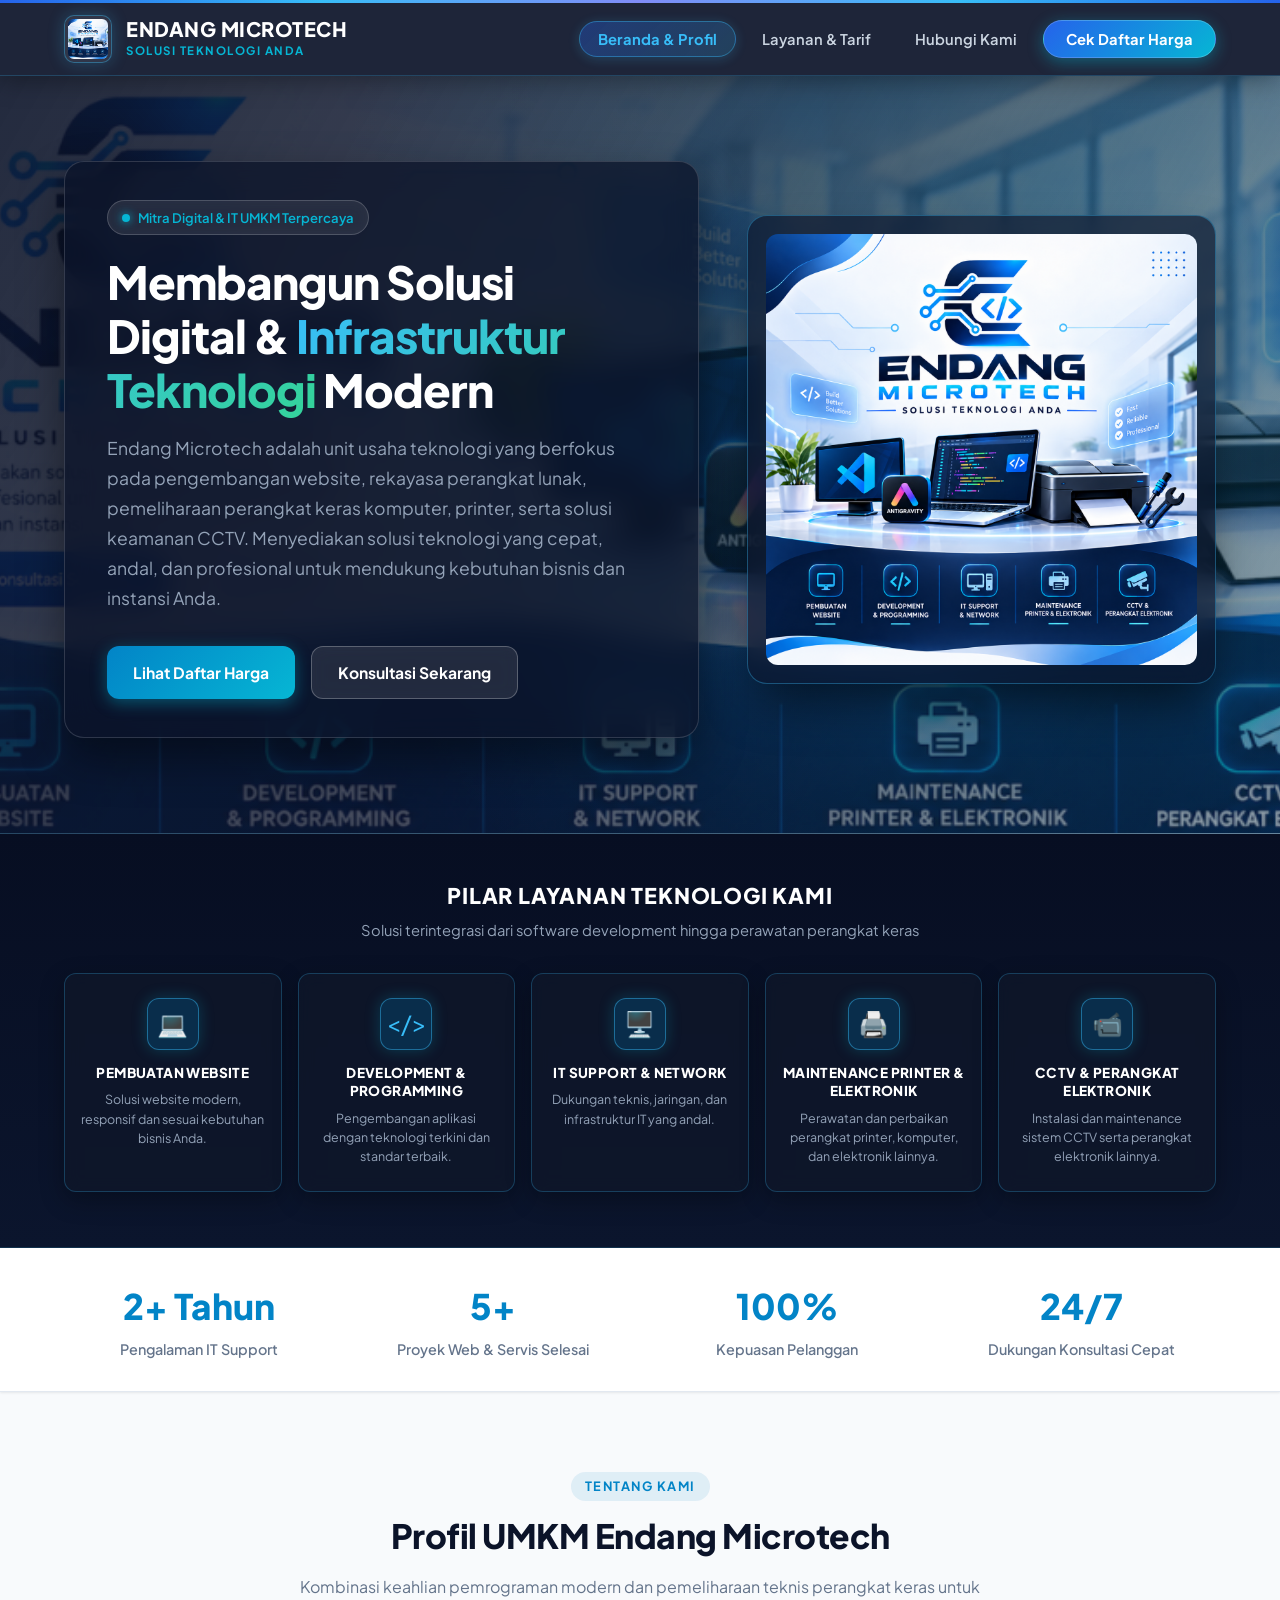
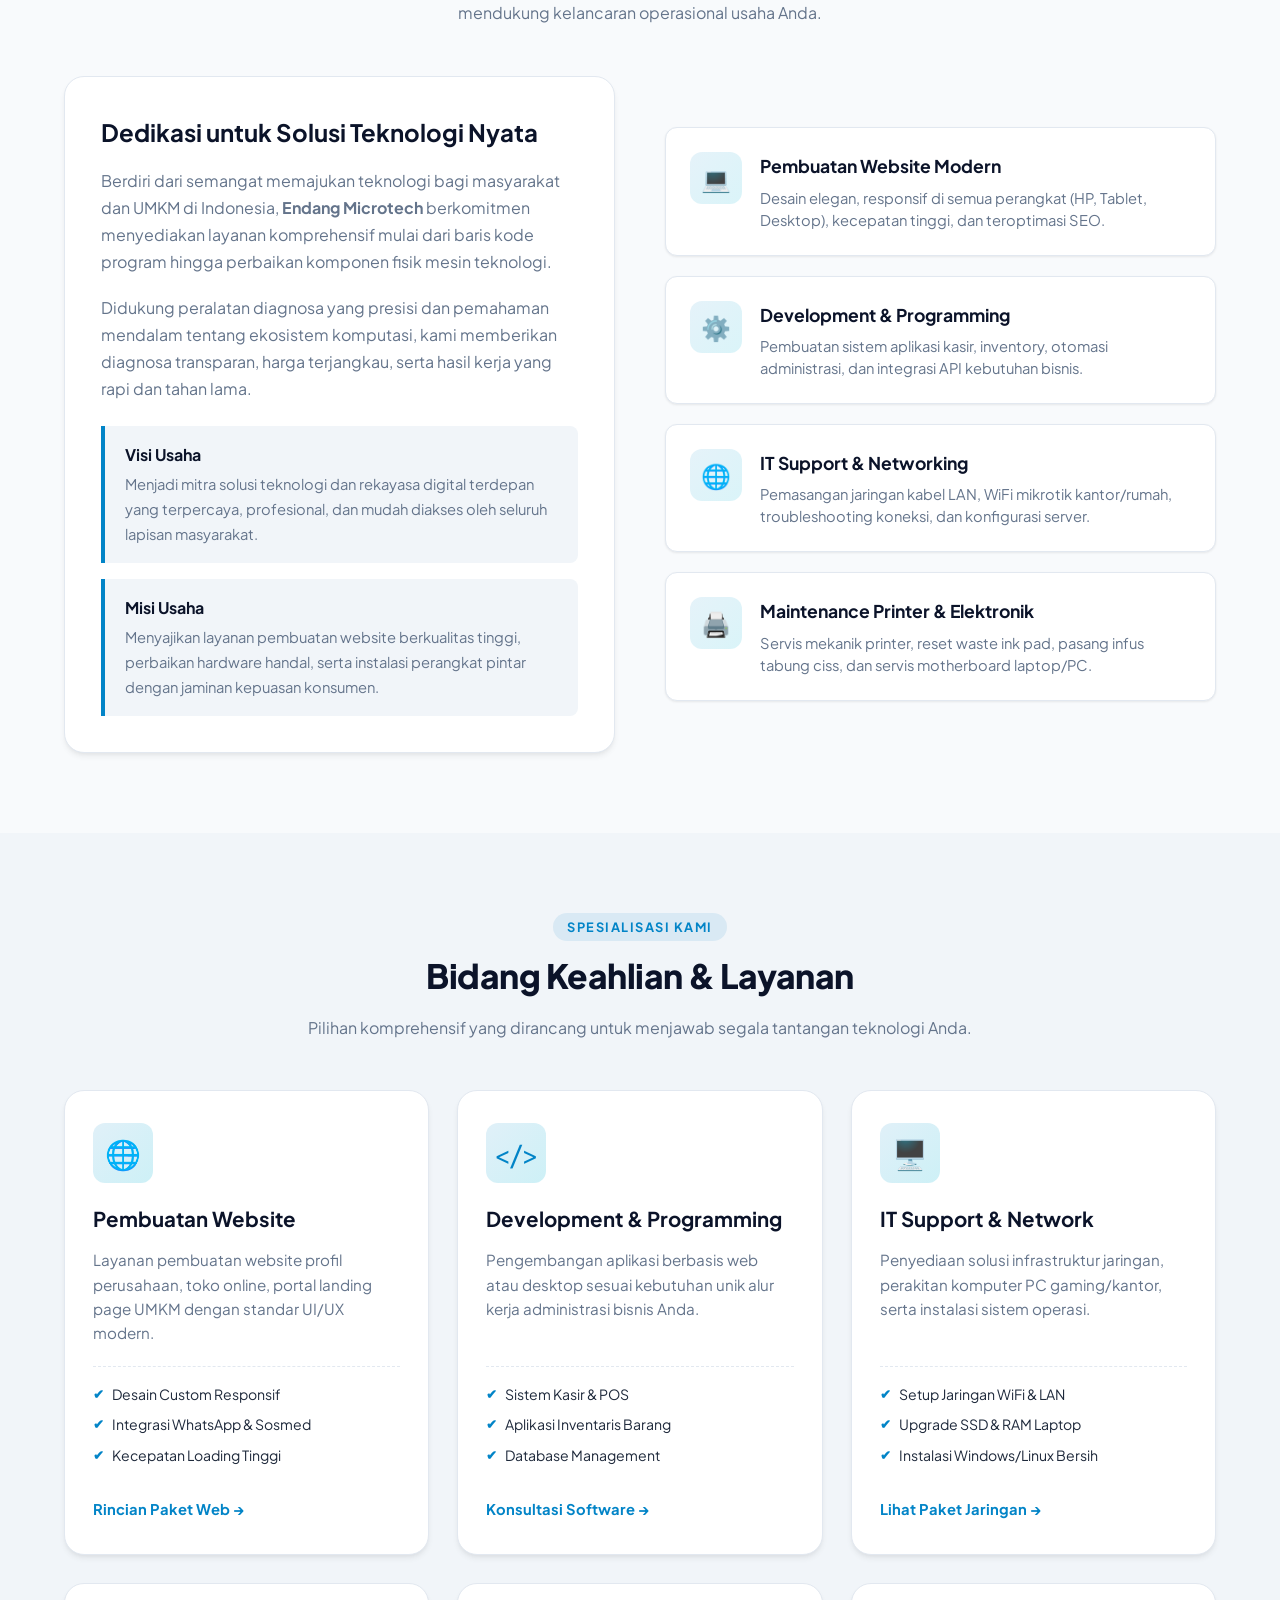
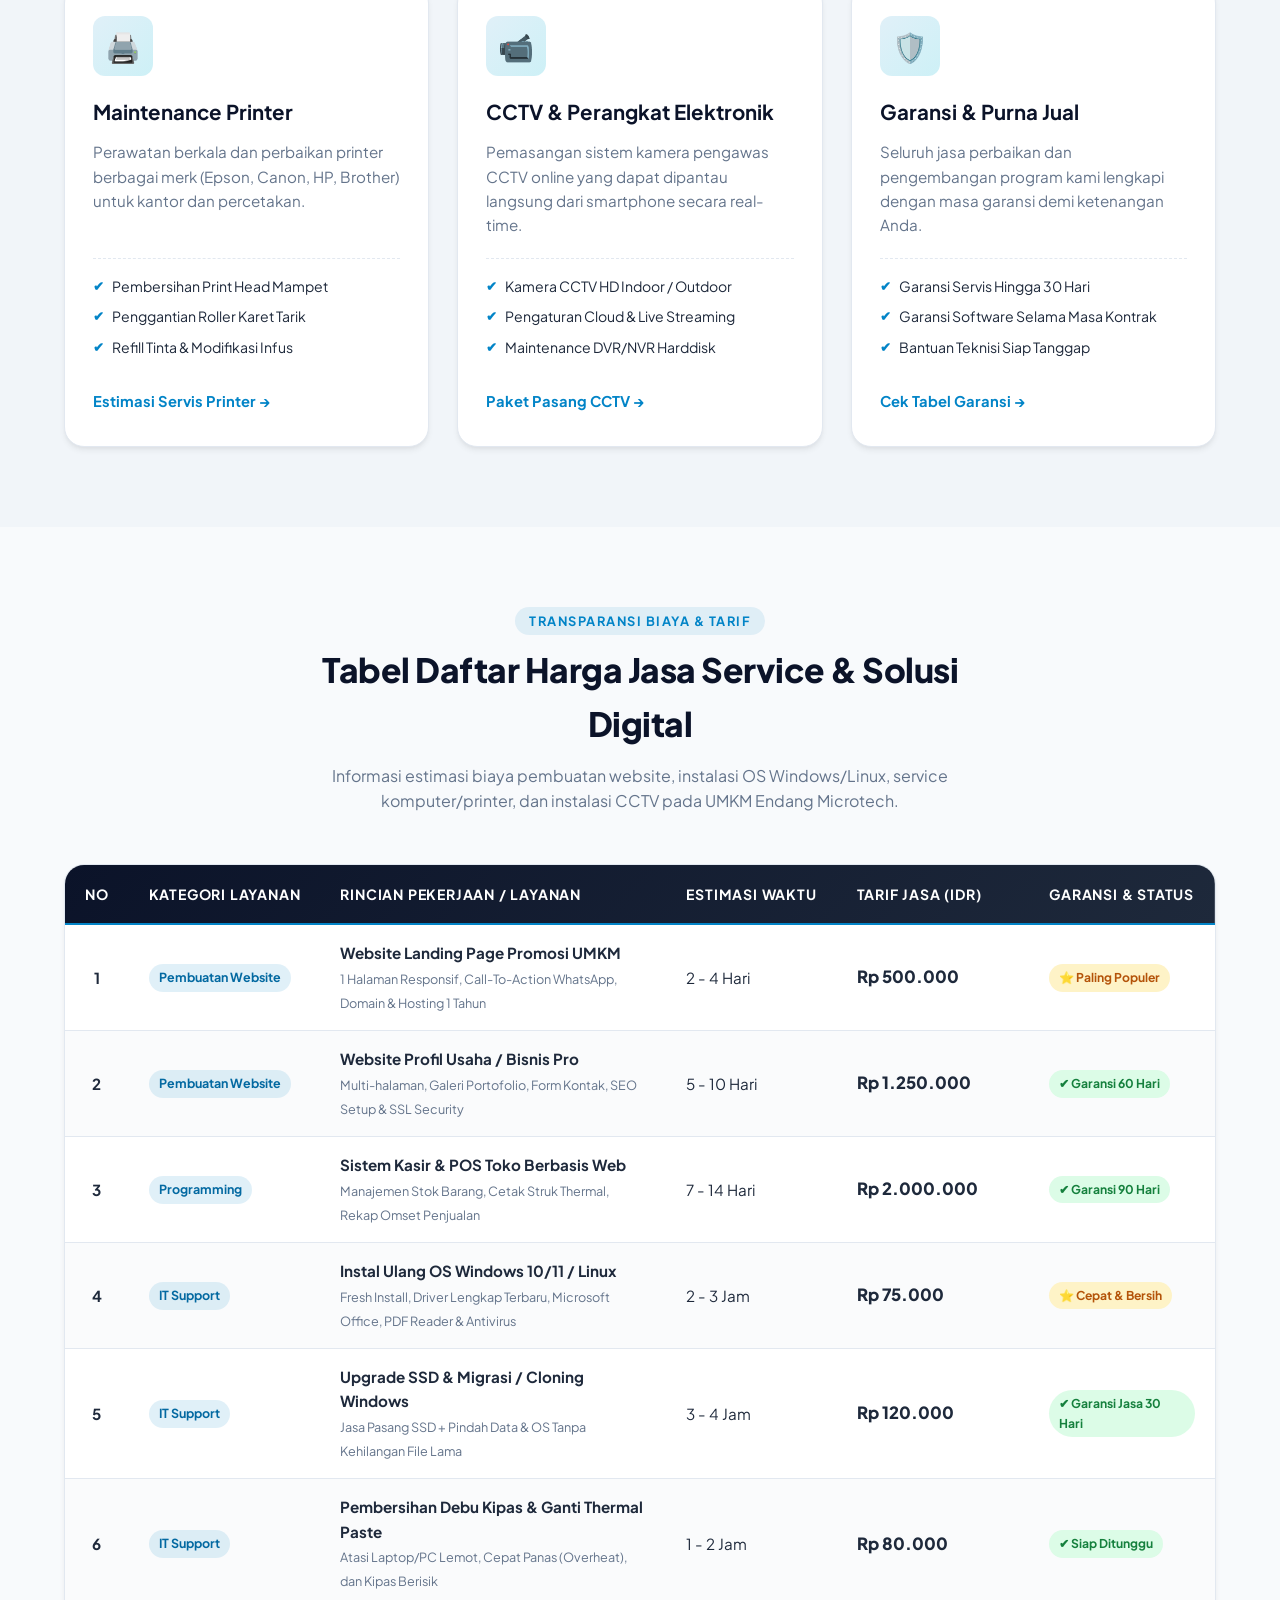
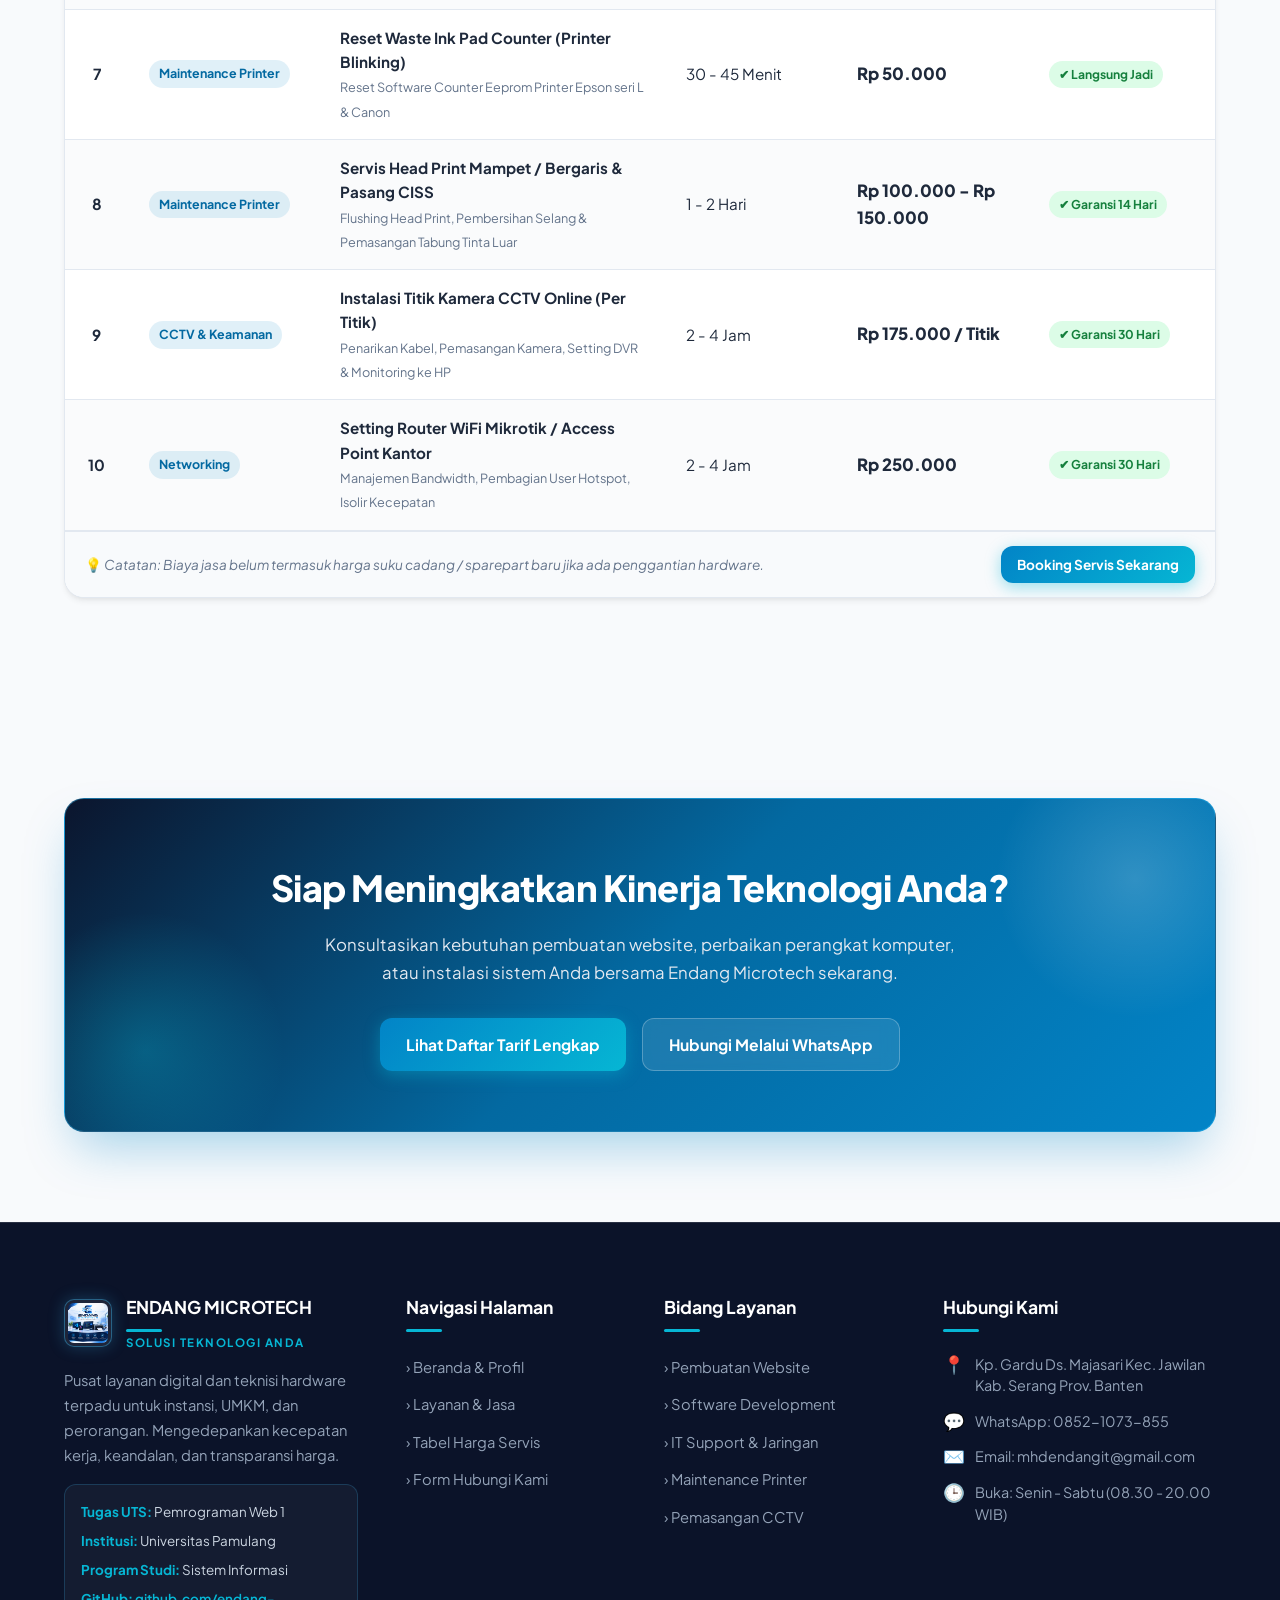
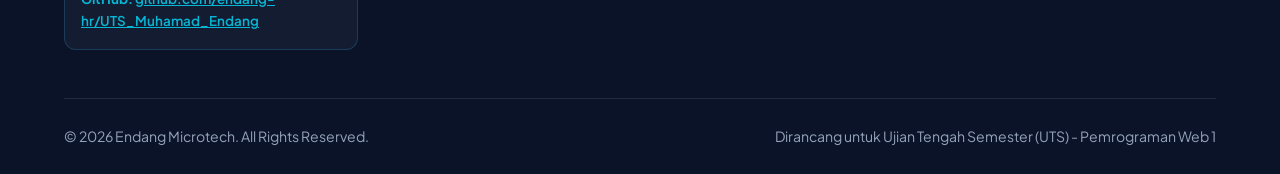
==== commit 7092a7d3: "style: upgrade header to modern dark glassmorphism" ====
--- a/index.html
+++ b/index.html
@@ -26,7 +26,7 @@
       <div class="header-inner">
         <!-- Logo & Nama Brand -->
         <a href="index.html" class="brand-logo" title="Beranda Endang Microtech">
-          <img src="Logo Endang Microtech.png" alt="Logo Endang Microtech">
+          <img src="images/Logo Endang Microtech.png" alt="Logo Endang Microtech">
           <div class="brand-text">
             <h1>ENDANG MICROTECH</h1>
             <span>SOLUSI TEKNOLOGI ANDA</span>
@@ -75,7 +75,7 @@
           <!-- Kolom Visual Kanan: Logo Resmi -->
           <div class="hero-visual">
             <div class="hero-card-img">
-              <img src="Logo Endang Microtech.png" alt="Logo Resmi Endang Microtech">
+              <img src="images/Logo Endang Microtech.png" alt="Logo Resmi Endang Microtech">
             </div>
           </div>
         </div>
@@ -525,7 +525,7 @@
         <!-- Kolom 1: Profil Singkat -->
         <div class="footer-col">
           <div class="brand-logo" style="margin-bottom: 16px;">
-            <img src="Logo Endang Microtech.png" alt="Endang Microtech Logo">
+            <img src="images/Logo Endang Microtech.png" alt="Endang Microtech Logo">
             <div class="brand-text">
               <h4 style="margin: 0; color: #fff;">ENDANG MICROTECH</h4>
               <span style="color: var(--accent-cyan);">SOLUSI TEKNOLOGI ANDA</span>
@@ -539,6 +539,7 @@
             <p><strong>Tugas UTS:</strong> Pemrograman Web 1</p>
             <p><strong>Institusi:</strong> Universitas Pamulang</p>
             <p><strong>Program Studi:</strong> Sistem Informasi</p>
+            <p><strong>GitHub:</strong> <a href="https://github.com/endang-hr/UTS_Muhamad_Endang" target="_blank" rel="noopener noreferrer" style="color: var(--accent-cyan); font-weight: 600; text-decoration: underline;">github.com/endang-hr/UTS_Muhamad_Endang</a></p>
           </div>
         </div>
 
--- a/style.css
+++ b/style.css
@@ -88,87 +88,115 @@
   position: sticky;
   top: 0;
   z-index: 1000;
-  background: rgba(255, 255, 255, 0.92);
-  backdrop-filter: blur(12px);
-  -webkit-backdrop-filter: blur(12px);
-  border-bottom: 1px solid rgba(226, 232, 240, 0.8);
-  box-shadow: 0 4px 20px rgba(0, 0, 0, 0.04);
+  background: rgba(11, 19, 41, 0.92);
+  backdrop-filter: blur(16px);
+  -webkit-backdrop-filter: blur(16px);
+  border-bottom: 1px solid rgba(56, 189, 248, 0.22);
+  box-shadow: 0 4px 24px rgba(0, 0, 0, 0.35);
+  transition: all 0.3s ease;
+}
+
+/* Glowing top accent stripe */
+header.site-header::before {
+  content: "";
+  display: block;
+  height: 3px;
+  width: 100%;
+  background: linear-gradient(90deg, #2563eb, #38bdf8, #818cf8, #38bdf8, #2563eb);
 }
 
 .header-inner {
   display: flex;
   align-items: center;
   justify-content: space-between;
-  padding: 14px 0;
+  padding: 12px 0;
 }
 
 .brand-logo {
   display: flex;
   align-items: center;
-  gap: 12px;
+  gap: 14px;
+  text-decoration: none;
 }
 
 .brand-logo img {
-  width: 46px;
-  height: 46px;
-  object-fit: cover;
-  border-radius: var(--radius-sm);
-  box-shadow: 0 2px 8px rgba(2, 132, 199, 0.2);
+  width: 48px;
+  height: 48px;
+  object-fit: contain;
+  border-radius: 10px;
+  background: rgba(255, 255, 255, 0.08);
+  padding: 3px;
+  border: 1.5px solid rgba(56, 189, 248, 0.4);
+  box-shadow: 0 0 16px rgba(56, 189, 248, 0.25);
+  transition: transform 0.3s ease, box-shadow 0.3s ease;
+}
+
+.brand-logo:hover img {
+  transform: scale(1.05);
+  box-shadow: 0 0 22px rgba(56, 189, 248, 0.45);
 }
 
 .brand-text h1 {
   font-size: 1.25rem;
   font-weight: 800;
-  color: var(--dark-navy);
-  letter-spacing: -0.5px;
-  line-height: 1.2;
+  color: #ffffff;
+  letter-spacing: 0.5px;
+  line-height: 1.15;
 }
 
 .brand-text span {
   display: block;
   font-size: 0.72rem;
+  font-weight: 700;
+  text-transform: uppercase;
+  color: var(--accent-cyan);
+  letter-spacing: 1.5px;
+  margin-top: 2px;
+}
+
+nav.main-nav ul {
+  display: flex;
+  align-items: center;
+  gap: 8px;
+}
+
+nav.main-nav a {
+  padding: 8px 18px;
+  font-size: 0.92rem;
   font-weight: 600;
-  text-transform: uppercase;
-  color: var(--primary-color);
-  letter-spacing: 1px;
-}
-
-nav.main-nav ul {
-  display: flex;
-  align-items: center;
-  gap: 8px;
-}
-
-nav.main-nav a {
-  padding: 8px 16px;
-  font-size: 0.95rem;
-  font-weight: 600;
-  color: var(--text-muted);
-  border-radius: var(--radius-sm);
+  color: #cbd5e1;
+  border-radius: 20px;
   position: relative;
+  transition: all 0.25s ease;
+  text-decoration: none;
 }
 
 nav.main-nav a:hover {
-  color: var(--primary-color);
-  background-color: rgba(2, 132, 199, 0.08);
+  color: #ffffff;
+  background-color: rgba(56, 189, 248, 0.12);
 }
 
 nav.main-nav a.active {
-  color: var(--primary-color);
-  background-color: rgba(2, 132, 199, 0.12);
-  font-weight: 700;
+  color: #38bdf8;
+  background: linear-gradient(135deg, rgba(37, 99, 235, 0.35), rgba(56, 189, 248, 0.18));
+  border: 1px solid rgba(56, 189, 248, 0.4);
+  font-weight: 700;
+  box-shadow: 0 2px 12px rgba(56, 189, 248, 0.2);
 }
 
 nav.main-nav a.btn-nav-cta {
-  background: linear-gradient(135deg, var(--primary-color), var(--accent-cyan));
-  color: #ffffff;
-  padding: 9px 20px;
-  box-shadow: 0 4px 12px var(--accent-glow);
+  background: linear-gradient(135deg, #2563eb 0%, #06b6d4 100%);
+  color: #ffffff;
+  padding: 9px 22px;
+  font-weight: 700;
+  border-radius: 24px;
+  box-shadow: 0 4px 16px rgba(6, 182, 212, 0.4);
+  border: 1px solid rgba(255, 255, 255, 0.2);
 }
 
 nav.main-nav a.btn-nav-cta:hover {
   transform: translateY(-2px);
-  box-shadow: 0 6px 18px rgba(6, 182, 212, 0.35);
+  box-shadow: 0 6px 22px rgba(6, 182, 212, 0.6);
   color: #ffffff;
 }
 
@@ -189,7 +217,7 @@
   padding: 85px 0 95px;
   background: 
     linear-gradient(120deg, rgba(11, 19, 41, 0.90) 0%, rgba(11, 19, 41, 0.74) 48%, rgba(11, 19, 41, 0.40) 100%),
-    url('banner-hero.png') center center / cover no-repeat;
+    url('images/banner-hero.png') center center / cover no-repeat;
   color: #ffffff;
   border-bottom: 1px solid rgba(56, 189, 248, 0.2);
 }
